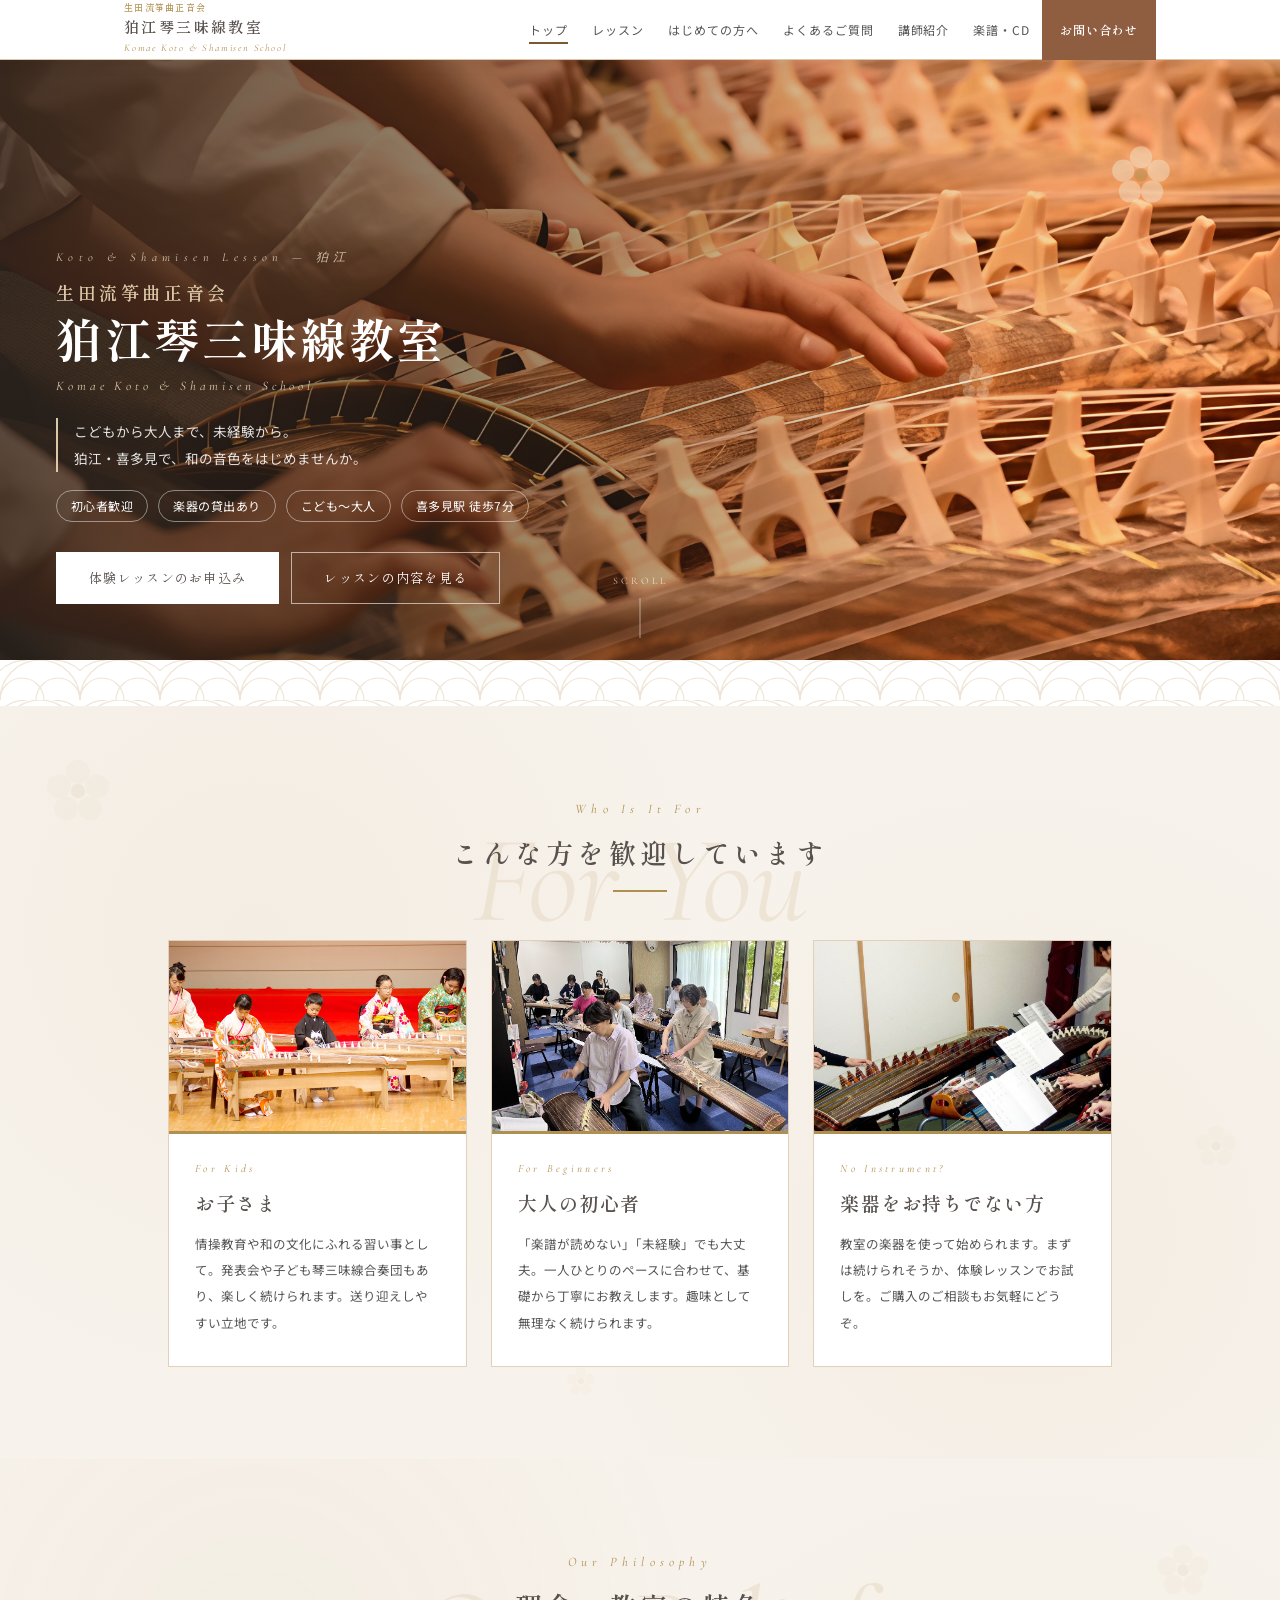
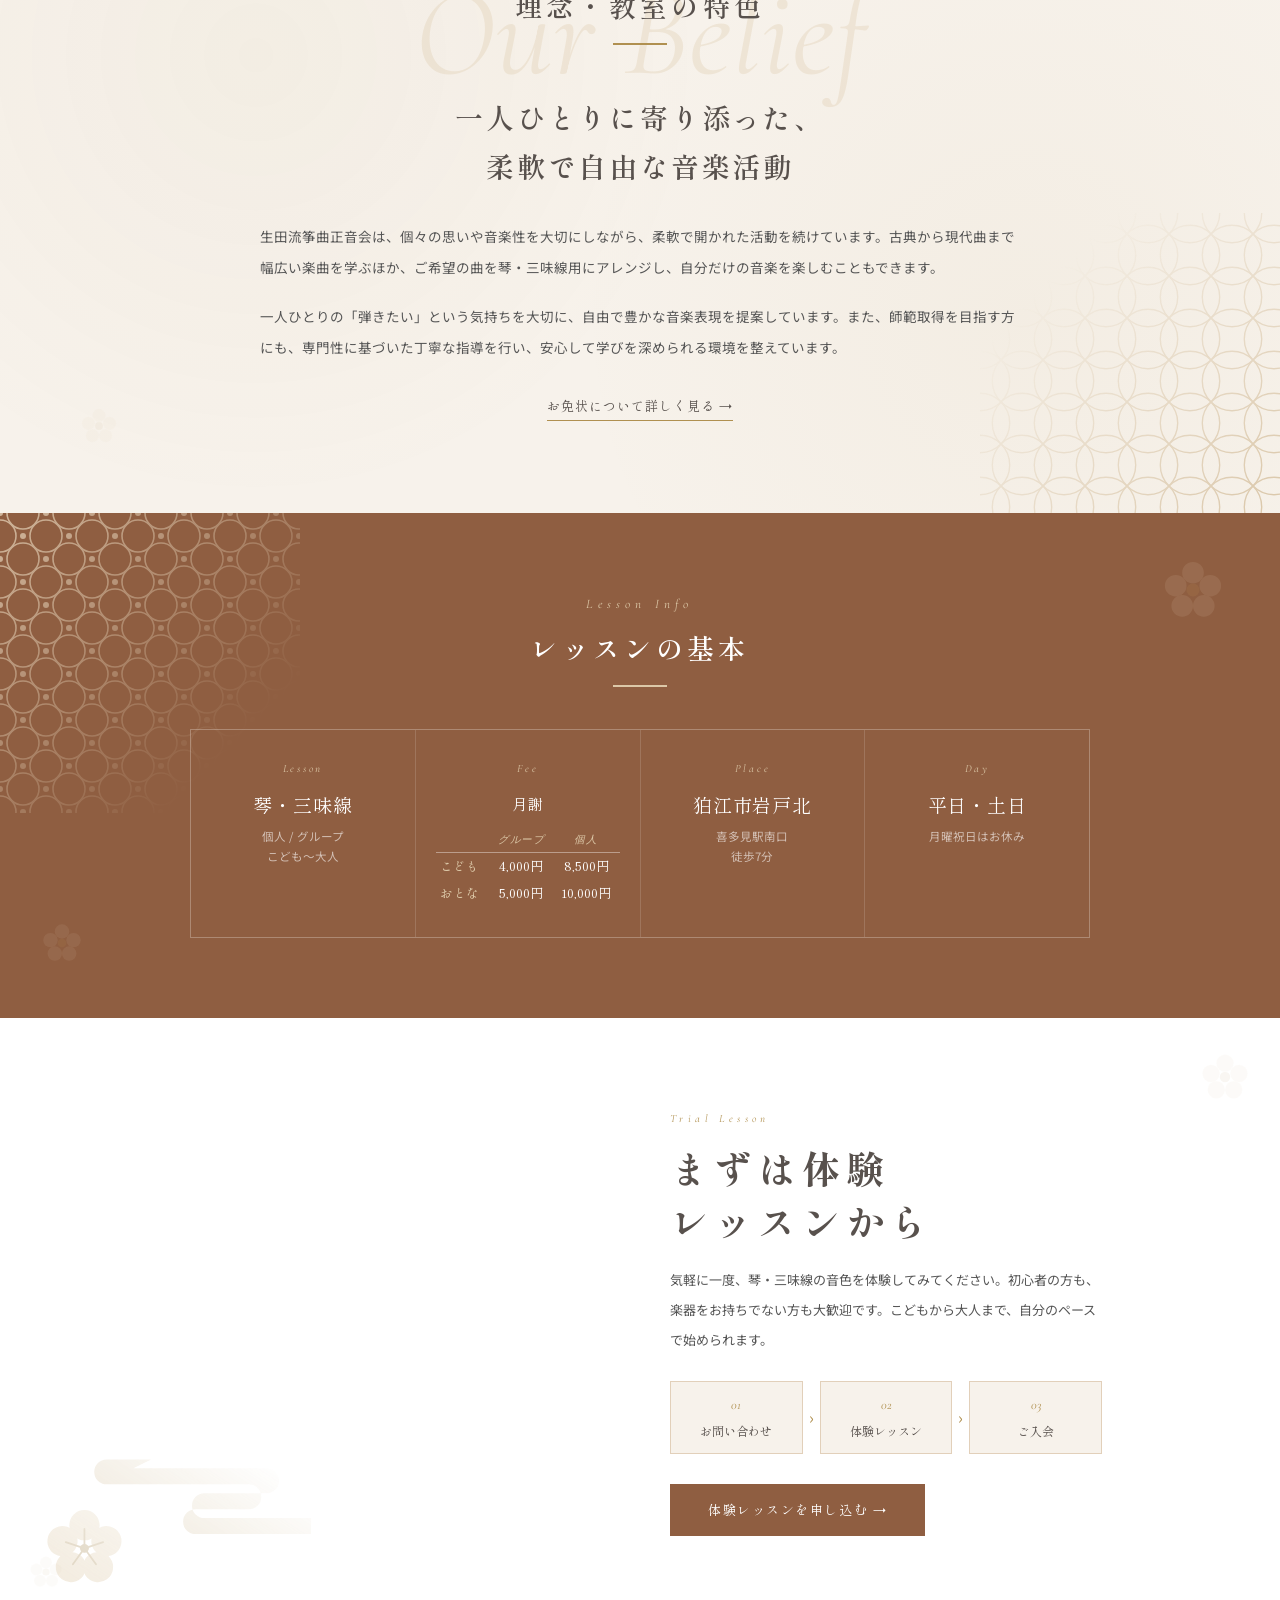
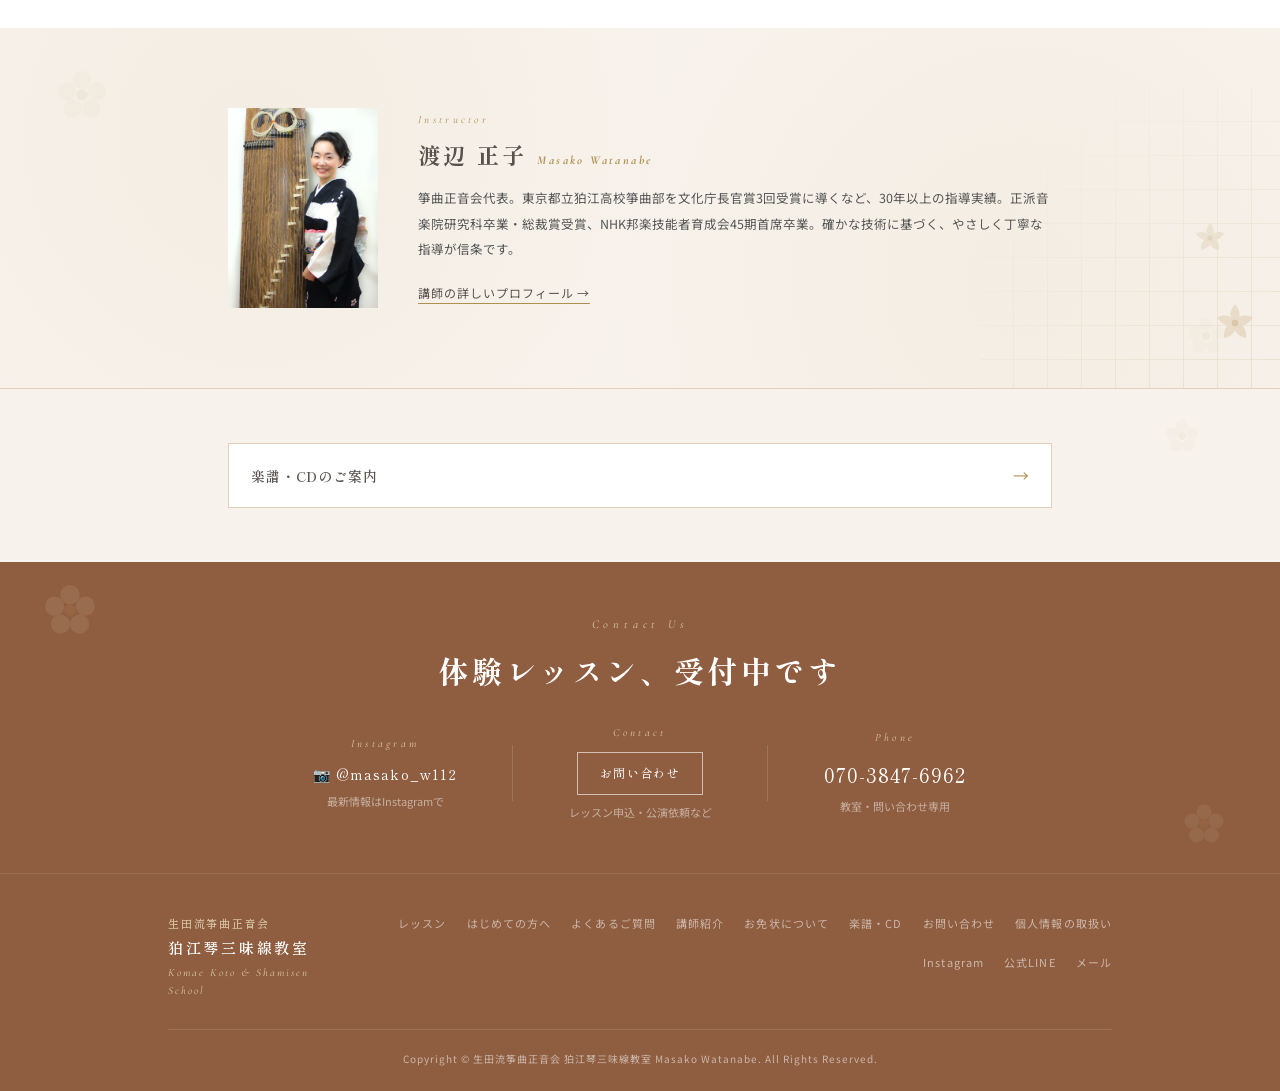
==== index.html @ 7339182c "柄の追加・ファビコン修正" ====
<!DOCTYPE html>
<html lang="ja">
<head>
<meta charset="UTF-8" />
<meta name="viewport" content="width=device-width, initial-scale=1.0" />
<title>生田流筝曲正音会 狛江琴三味線教室 | こども・大人の初心者歓迎（渡辺正子）</title>
<meta name="description" content="東京都狛江市の琴・三味線教室。こどもから大人まで初心者歓迎、楽器の貸出あり。喜多見駅南口から徒歩7分。体験レッスン受付中。渡辺正子が丁寧に指導します。" />
<link rel="icon" type="image/png" sizes="32x32" href="images/favicon-32.png" />
<link rel="icon" href="images/favicon.ico" sizes="any" />
<link rel="apple-touch-icon" href="images/apple-touch-icon.png" />
<meta property="og:site_name" content="狛江琴三味線教室" />
<meta property="og:title" content="生田流筝曲正音会 狛江琴三味線教室 | こども・大人の初心者歓迎（渡辺正子）" />
<meta property="og:description" content="東京都狛江市の琴・三味線教室。こどもから大人まで初心者歓迎、楽器の貸出あり。喜多見駅南口から徒歩7分。体験レッスン受付中。" />
<meta property="og:url" content="https://komaekotoshamisen.github.io/" />
<meta property="og:type" content="website" />
<meta property="og:locale" content="ja_JP" />
<script type="application/ld+json">
{
  "@context": "https://schema.org",
  "@type": "WebSite",
  "name": "狛江琴三味線教室",
  "alternateName": "生田流筝曲正音会 狛江琴三味線教室",
  "url": "https://komaekotoshamisen.github.io/"
}
</script>
<script type="application/ld+json">
{
  "@context": "https://schema.org",
  "@type": "MusicSchool",
  "name": "狛江琴三味線教室",
  "alternateName": "生田流筝曲正音会 狛江琴三味線教室",
  "description": "東京都狛江市の琴・三味線教室。こどもから大人まで初心者歓迎、楽器の貸出あり。喜多見駅南口から徒歩7分。",
  "url": "https://komaekotoshamisen.github.io/",
  "telephone": "070-3847-6962",
  "email": "komaekotoshamisen@gmail.com",
  "address": {
    "@type": "PostalAddress",
    "addressLocality": "狛江市",
    "addressRegion": "東京都",
    "addressCountry": "JP"
  },
  "instructor": {
    "@type": "Person",
    "name": "渡辺正子"
  }
}
</script>
<link rel="preconnect" href="https://fonts.googleapis.com" />
<link rel="preconnect" href="https://fonts.gstatic.com" crossorigin />
<link href="https://fonts.googleapis.com/css2?family=Shippori+Mincho:wght@400;600;700&family=Noto+Sans+JP:wght@300;400;500;700&family=Cormorant+Garamond:ital,wght@0,300;1,300;1,400&display=swap" rel="stylesheet" />
<link rel="stylesheet" href="style.css" />
<style>
*, *::before, *::after { box-sizing: border-box; margin: 0; padding: 0; }
:root {
  --green-dark:#58514d; --brown-bg:#8f5e41; --green:#7a5830; --green-mid:#b09050;
  --green-lt:#dcc8a8; --green-bg:#f0e8dc; --green-pale:#f7f2eb;
  --white:#ffffff; --ink:#2a2a2a; --ink-mid:#555555; --ink-lt:#888888;
  --border:#e2d0ba; --nav-h:60px;
}
html { scroll-behavior: smooth; }
body { font-family:'Noto Sans JP',sans-serif; background:var(--white); color:var(--ink); overflow-x:hidden; line-height:1.7; }

/* ── 背景テクスチャ：和紙＋青海波（CSS/SVGのみ） ── */
.washi { position:relative; background-color:var(--green-pale);
  background-image:
    radial-gradient(circle at 20% 30%, rgba(176,144,80,0.05) 0%, transparent 40%),
    radial-gradient(circle at 80% 70%, rgba(176,144,80,0.05) 0%, transparent 40%); }
.seigaiha-band { height:46px; opacity:.9;
  background-image:url("data:image/svg+xml,%3Csvg xmlns='http://www.w3.org/2000/svg' width='80' height='40' viewBox='0 0 80 40'%3E%3Cg fill='none' stroke='%23dcc8a8' stroke-width='1.1' opacity='0.55'%3E%3Cpath d='M0 40c0-22 18-40 40-40s40 18 40 40'/%3E%3Cpath d='M-13 40C-13 18 5 0 27 0'/%3E%3Cpath d='M53 0c22 0 40 18 40 40'/%3E%3Cpath d='M0 40c0-12 10-22 22-22s22 10 22 22'/%3E%3Cpath d='M36 40c0-12 10-22 22-22s22 10 22 22'/%3E%3C/g%3E%3C/svg%3E");
  background-size:80px 40px; }

/* ── NAV（スタイルは全ページ共通の style.css に統一） ── */

/* ── HERO ── */
.hero { margin-top:var(--nav-h); position:relative; height:calc(100vh - var(--nav-h)); max-height:600px;
  overflow:hidden; display:flex; align-items:flex-end; background:var(--brown-bg); }
.hero-bg { position:absolute; inset:0; }
.hero-slide { position:absolute; inset:0; background-size:cover; background-position:center 38%;
  opacity:1; animation:kenburns 18s ease-in-out infinite alternate; }
.hero-slide.s1 { background-image:url('images/top_hero.jpg'); }
@keyframes kenburns {
  0%   { transform:scale(1.04); }
  100% { transform:scale(1.12); }
}
.hero-bg::after { content:''; position:absolute; inset:0;
  background:linear-gradient(to right, rgba(46,38,32,0.80) 0%, rgba(46,38,32,0.46) 42%, rgba(46,38,32,0.08) 72%, transparent 100%); }
.hero-content { position:relative; z-index:2; padding:0 56px 56px; max-width:600px; }
.hero-label,.hero-name,.hero-name-en,.hero-tagline,.hero-points,.hero-btns { opacity:0; transform:translateY(26px);
  animation:heroUp 1s cubic-bezier(0.16,1,0.3,1) both; }
.hero-label{animation-delay:.25s;} .hero-name{animation-delay:.42s;} .hero-name-en{animation-delay:.56s;}
.hero-tagline{animation-delay:.70s;} .hero-points{animation-delay:.82s;} .hero-btns{animation-delay:.94s;}
@keyframes heroUp { to{opacity:1; transform:none;} }
.hero-label { font-family:'Cormorant Garamond',serif; font-size:12px; font-style:italic; letter-spacing:.45em; color:rgba(240,225,200,0.85); display:block; margin-bottom:14px; }
.hero-name { font-family:'Shippori Mincho',serif; font-size:clamp(24px,5.4vw,46px); font-weight:700; letter-spacing:.06em; color:var(--white); line-height:1.25; margin-bottom:8px; white-space:nowrap; }
.hero-school { display:block; font-size:clamp(13px,2.4vw,18px); font-weight:600; letter-spacing:.2em; color:var(--green-lt); white-space:nowrap; margin-bottom:6px; }
.hero-name-en { font-family:'Cormorant Garamond',serif; font-size:13px; font-style:italic; letter-spacing:.3em; color:var(--green-lt); display:block; margin-bottom:20px; }
.hero-tagline { font-size:13.5px; line-height:2; color:rgba(255,255,255,0.88); margin-bottom:18px; border-left:2px solid var(--green-lt); padding-left:16px; }
.hero-points { display:flex; gap:10px; flex-wrap:wrap; margin-bottom:30px; }
.hero-points span { font-size:12px; letter-spacing:.04em; color:#fff; border:1px solid rgba(255,255,255,0.45); border-radius:20px; padding:5px 14px; }
.hero-btns { display:flex; gap:12px; flex-wrap:wrap; }
.hero-btn-primary { padding:14px 32px; background:var(--white); color:var(--green-dark); font-family:'Shippori Mincho',serif; font-size:13px; letter-spacing:.1em; text-decoration:none; border:1px solid var(--white); transition:all .25s; }
.hero-btn-primary:hover { background:var(--green-lt); transform:translateY(-2px); }
.hero-btn-secondary { padding:14px 32px; background:transparent; color:var(--white); font-family:'Shippori Mincho',serif; font-size:13px; letter-spacing:.1em; text-decoration:none; border:1px solid rgba(255,255,255,0.6); transition:all .25s; }
.hero-btn-secondary:hover { background:rgba(255,255,255,0.12); border-color:var(--white); transform:translateY(-2px); }
.hero-scroll { position:absolute; bottom:22px; left:50%; z-index:2; transform:translateX(-50%); display:flex; flex-direction:column; align-items:center; gap:8px; color:rgba(255,255,255,0.7); }
.hero-scroll span { font-family:'Cormorant Garamond',serif; font-size:10px; letter-spacing:.3em; }
.hero-scroll i { width:1px; height:40px; background:rgba(255,255,255,0.5); position:relative; overflow:hidden; }
.hero-scroll i::after { content:''; position:absolute; top:-40px; left:0; width:1px; height:40px; background:var(--white); animation:scrollLine 2s ease-in-out infinite; }
@keyframes scrollLine { 0%{top:-40px;} 60%,100%{top:40px;} }
.bloom { position:absolute; z-index:1; pointer-events:none; opacity:.5; animation:floaty 9s ease-in-out infinite; }
.bloom.b1 { top:13%; right:8%; width:74px; }
.bloom.b2 { top:50%; right:22%; width:44px; opacity:.3; animation-delay:1.5s; }
@keyframes floaty { 0%,100%{transform:translateY(0) rotate(0);} 50%{transform:translateY(-16px) rotate(8deg);} }
/* ── ページ全体散りばめ花 ── */
.sb { position:absolute; pointer-events:none; z-index:0; animation:floaty 9s ease-in-out infinite; }
@keyframes floaty2 { 0%,100%{transform:translateY(0) rotate(-4deg);} 50%{transform:translateY(-18px) rotate(7deg);} }
@keyframes floaty3 { 0%,100%{transform:translateY(0) rotate(3deg);} 50%{transform:translateY(-11px) rotate(-8deg);} }

/* ── セクション共通 ── */
.container { max-width:1000px; margin:0 auto; padding:0 28px; }
.sec-head { text-align:center; margin-bottom:48px; position:relative; }
.sec-en { font-family:'Cormorant Garamond',serif; font-size:13px; font-style:italic; letter-spacing:.4em; color:var(--green-mid); display:block; margin-bottom:10px; }
.sec-jp { font-family:'Shippori Mincho',serif; font-size:clamp(20px,2.6vw,27px); font-weight:600; letter-spacing:.16em; color:var(--green-dark); display:inline-block; position:relative; padding-bottom:16px; }
.sec-jp::after { content:''; position:absolute; left:50%; bottom:0; width:54px; height:2px; background:var(--green-mid); transform:translateX(-50%) scaleX(0); transform-origin:center; transition:transform .7s cubic-bezier(0.16,1,0.3,1) .15s; }
.sec-head.is-visible .sec-jp::after { transform:translateX(-50%) scaleX(1); }
.ghost-word { position:absolute; top:-22px; left:50%; transform:translateX(-50%); font-family:'Cormorant Garamond',serif; font-style:italic; font-size:clamp(60px,11vw,124px); color:var(--green-lt); opacity:.3; white-space:nowrap; pointer-events:none; z-index:0; }

/* ── スクロールリベール ── */
[data-anim] { opacity:0; transform:translateY(34px); transition:opacity .8s cubic-bezier(0.16,1,0.3,1), transform .8s cubic-bezier(0.16,1,0.3,1); }
[data-anim="left"]{transform:translateX(-34px);} [data-anim="right"]{transform:translateX(34px);} [data-anim="fade"]{transform:none;}
[data-anim].is-visible { opacity:1; transform:none; }
[data-delay="1"]{transition-delay:.12s;} [data-delay="2"]{transition-delay:.24s;} [data-delay="3"]{transition-delay:.36s;} [data-delay="4"]{transition-delay:.48s;}
.reveal-mask { position:relative; overflow:hidden; }
.reveal-mask > img { width:100%; height:100%; object-fit:cover; display:block; transform:scale(1.12); transition:transform 1.1s cubic-bezier(0.16,1,0.3,1); }
.reveal-mask::after { content:''; position:absolute; inset:0; background:var(--green-bg); transform-origin:bottom; transition:transform 1s cubic-bezier(0.76,0,0.24,1); }
.reveal-mask.is-visible::after { transform:scaleY(0); }
.reveal-mask.is-visible > img { transform:scale(1); }

/* ── 「こんな方へ」カード（主役・3ターゲット） ── */
.audience { padding:92px 0; position:relative; overflow:hidden; }
.aud-grid { display:grid; grid-template-columns:repeat(3,1fr); gap:24px; position:relative; z-index:1; }
.aud-card { background:var(--white); border:1px solid var(--border); display:flex; flex-direction:column; transition:transform .35s cubic-bezier(0.16,1,0.3,1), box-shadow .35s; }
.aud-card:hover { transform:translateY(-8px); box-shadow:0 18px 40px rgba(46,38,32,0.14); }
.aud-imgwrap { width:100%; height:190px; overflow:hidden; }
.aud-imgwrap img { transition:transform .6s cubic-bezier(0.16,1,0.3,1)!important; }
.aud-card:hover .aud-imgwrap img { transform:scale(1.07); }
.aud-body { padding:26px 26px 30px; flex:1; display:flex; flex-direction:column; border-top:3px solid var(--green-mid); }
.aud-en { font-family:'Cormorant Garamond',serif; font-size:11px; font-style:italic; letter-spacing:.3em; color:var(--green-mid); display:block; margin-bottom:8px; }
.aud-title { font-family:'Shippori Mincho',serif; font-size:19px; font-weight:600; letter-spacing:.08em; color:var(--green-dark); margin-bottom:12px; }
.aud-text { font-size:12.5px; line-height:2.1; color:var(--ink-mid); flex:1; }

/* ── 理念・教室の特色 ── */
.philosophy { padding:92px 0; position:relative; overflow:hidden; }
.phil-inner { max-width:760px; margin:0 auto; text-align:center; }
.phil-lead { font-family:'Shippori Mincho',serif; font-size:clamp(20px,3vw,28px); font-weight:600; letter-spacing:.1em; color:var(--green-dark); line-height:1.75; margin-bottom:30px; }
.phil-text { font-size:13.5px; line-height:2.3; color:var(--ink-mid); margin-bottom:18px; text-align:left; }
.phil-link { display:inline-block; margin-top:14px; font-family:'Shippori Mincho',serif; font-size:13px; letter-spacing:.08em; color:var(--green-dark); text-decoration:none; border-bottom:1px solid var(--green-mid); padding-bottom:3px; transition:all .25s; }
.phil-link:hover { color:var(--green); border-color:var(--green); }

/* ── レッスンの核心情報 ── */
.facts { background:var(--brown-bg); padding:80px 0; color:#fff; position:relative; overflow:hidden; }
.facts-head { text-align:center; margin-bottom:42px; }
.facts-head .sec-en { color:var(--green-lt); }
.facts-head .sec-jp { color:#fff; }
.facts-head .sec-jp::after { background:var(--green-lt); }
.facts-grid { display:grid; grid-template-columns:repeat(4,1fr); gap:1px; background:rgba(255,255,255,0.14); border:1px solid rgba(255,255,255,0.14); max-width:900px; margin:0 auto; }
.fact { background:var(--brown-bg); padding:30px 20px; text-align:center; }
.fact-en { font-family:'Cormorant Garamond',serif; font-size:11px; font-style:italic; letter-spacing:.25em; color:var(--green-lt); display:block; margin-bottom:12px; }
.fact-main { font-family:'Shippori Mincho',serif; font-size:19px; letter-spacing:.04em; color:#fff; line-height:1.5; }
.fact-sub { font-size:11.5px; color:rgba(255,255,255,0.6); margin-top:8px; line-height:1.7; }
.fact-fee-title { font-family:'Shippori Mincho',serif; font-size:15px; letter-spacing:.04em; color:#fff; margin-bottom:12px; }
.fee-mini { width:100%; max-width:200px; margin:0 auto; border-collapse:collapse; }
.fee-mini th, .fee-mini td { padding:5px 4px; text-align:center; line-height:1.3; }
.fee-mini thead th { font-family:'Cormorant Garamond',serif; font-weight:400; font-size:10.5px; font-style:italic; letter-spacing:.06em; color:var(--green-lt); border-bottom:1px solid rgba(255,255,255,0.22); }
.fee-mini tbody th { font-family:'Shippori Mincho',serif; font-weight:500; font-size:12.5px; color:var(--green-lt); text-align:left; }
.fee-mini tbody td { font-family:'Shippori Mincho',serif; font-size:13px; color:#fff; }

/* ── 体験レッスンの流れ ── */
.trial { padding:92px 0; background:var(--white); position:relative; overflow:hidden; }
.trial-inner { max-width:980px; margin:0 auto; padding:0 28px; display:grid; grid-template-columns:1fr 1fr; gap:60px; align-items:center; }
.trial-img-wrap { aspect-ratio:4/3; }
.trial-ss { position:relative; width:100%; height:100%; aspect-ratio:4/3; overflow:hidden; }
.trial-ss .ts { position:absolute; inset:0; background-size:cover; background-position:center; opacity:0; animation:tfade 20s ease-in-out infinite; }
.trial-ss .ts1 { background-image:url('images/top_trial01.jpg'); animation-delay:0s; }
.trial-ss .ts2 { background-image:url('images/top_trial02.jpg'); animation-delay:5s; }
.trial-ss .ts3 { background-image:url('images/top_trial03.jpg'); animation-delay:10s; }
.trial-ss .ts4 { background-image:url('images/top_trial04.jpg'); animation-delay:15s; }
@keyframes tfade { 0%{opacity:0;} 3%{opacity:1;} 22%{opacity:1;} 25%{opacity:0;} 100%{opacity:0;} }
@media (prefers-reduced-motion: reduce){ .trial-ss .ts{animation:none;} .trial-ss .ts1{opacity:1;} }
.trial-en { font-family:'Cormorant Garamond',serif; font-size:11px; font-style:italic; letter-spacing:.4em; color:var(--green-mid); display:block; margin-bottom:12px; }
.trial-title { font-family:'Shippori Mincho',serif; font-size:clamp(26px,3.2vw,38px); font-weight:700; letter-spacing:.16em; color:var(--green-dark); line-height:1.4; margin-bottom:18px; }
.trial-lead { font-size:13px; line-height:2.3; color:var(--ink-mid); margin-bottom:26px; }
.trial-steps { display:flex; align-items:center; gap:6px; margin-bottom:30px; }
.trial-step { text-align:center; background:var(--green-pale); border:1px solid var(--border); padding:12px 12px; flex:1; }
.step-num { font-family:'Cormorant Garamond',serif; font-size:13px; font-style:italic; color:var(--green-mid); display:block; margin-bottom:5px; }
.step-txt { font-family:'Shippori Mincho',serif; font-size:12px; color:var(--green-dark); display:block; white-space:nowrap; }
.step-arrow { color:var(--green-mid); flex-shrink:0; }
.trial-btn { display:inline-flex; align-items:center; gap:8px; padding:15px 38px; background:var(--brown-bg); color:#fff; font-family:'Shippori Mincho',serif; font-size:13px; letter-spacing:.12em; text-decoration:none; transition:all .25s; }
.trial-btn:hover { background:var(--green); transform:translateY(-2px); }

/* ── 講師（信頼の裏付け・脇役） ── */
.teacher { padding:80px 0; position:relative; overflow:hidden; }
.teacher-inner { max-width:880px; margin:0 auto; padding:0 28px; display:grid; grid-template-columns:150px 1fr; gap:40px; align-items:center; }
.teacher-img { width:150px; aspect-ratio:3/4; }
.teacher-en { font-family:'Cormorant Garamond',serif; font-size:11px; font-style:italic; letter-spacing:.3em; color:var(--green-mid); display:block; margin-bottom:6px; }
.teacher-name { font-family:'Shippori Mincho',serif; font-size:22px; font-weight:700; letter-spacing:.14em; color:var(--green-dark); margin-bottom:12px; }
.teacher-name small { font-family:'Cormorant Garamond',serif; font-size:12px; font-style:italic; letter-spacing:.2em; color:var(--green-mid); margin-left:10px; }
.teacher-text { font-size:12.5px; line-height:2.05; color:var(--ink-mid); margin-bottom:16px; }
.teacher-link { font-size:12px; letter-spacing:.08em; color:var(--green-dark); text-decoration:none; border-bottom:1px solid var(--green-mid); padding-bottom:2px; }

/* ── オプション（演奏活動・楽譜CD：控えめ） ── */
.optional { background:var(--green-pale); padding:54px 0; border-top:1px solid var(--border); position:relative; overflow:hidden; }
.opt-inner { max-width:880px; margin:0 auto; padding:0 28px; }
.opt-label { text-align:center; font-size:11px; letter-spacing:.2em; color:var(--ink-lt); margin-bottom:20px; }
.opt-links { display:flex; gap:16px; justify-content:center; flex-wrap:wrap; }
.opt-link { flex:1; min-width:220px; background:#fff; border:1px solid var(--border); padding:18px 22px; text-decoration:none; display:flex; align-items:center; justify-content:space-between; transition:all .25s; }
.opt-link:hover { border-color:var(--green-mid); transform:translateY(-2px); }
.opt-link b { font-family:'Shippori Mincho',serif; font-size:14px; color:var(--green-dark); font-weight:600; letter-spacing:.06em; }
.opt-link em { font-size:11px; color:var(--ink-lt); display:block; margin-top:3px; font-style:normal; }
.opt-link i { color:var(--green-mid); font-style:normal; }

/* ── 英字マーキー ── */

/* ── 統一CTA ── */
.cta { background:var(--green); padding:62px 0; text-align:center; }
.cta-en { font-family:'Cormorant Garamond',serif; font-style:italic; letter-spacing:.4em; color:var(--green-lt); font-size:12px; display:block; margin-bottom:10px; }
.cta-title { font-family:'Shippori Mincho',serif; font-size:clamp(22px,3vw,30px); font-weight:700; letter-spacing:.12em; color:#fff; margin-bottom:24px; }
.cta-btns { display:flex; gap:14px; justify-content:center; flex-wrap:wrap; align-items:center; }
.cta-btn { padding:14px 34px; background:#fff; color:var(--green-dark); font-family:'Shippori Mincho',serif; font-size:13px; letter-spacing:.1em; text-decoration:none; transition:all .25s; }
.cta-btn:hover { background:var(--green-lt); transform:translateY(-2px); }
.cta-tel { color:#fff; font-family:'Shippori Mincho',serif; font-size:20px; letter-spacing:.05em; }
.cta-tel small { display:block; font-size:11px; letter-spacing:.1em; color:var(--green-lt); margin-top:2px; }

/* ── FOOTER（スタイルは全ページ共通の style.css に統一） ── */

@media (prefers-reduced-motion: reduce) {
  *, *::before, *::after { animation:none !important; transition:none !important; }
  [data-anim]{opacity:1; transform:none;} .reveal-mask::after{display:none;} .reveal-mask > img{transform:none;}

}
@media (max-width:768px) {
  .nav-links { display:none; }
  .nav-links.open { display:flex; flex-direction:column; position:fixed; top:var(--nav-h); left:0; right:0;
    background:var(--white); padding:8px 0; border-bottom:1px solid var(--border); z-index:99; box-shadow:0 4px 12px rgba(0,0,0,.08); }
  .nav-links.open li a { height:auto; line-height:1; padding:14px 24px; border-bottom:1px solid var(--green-pale); }
  .nav-hamburger { display:flex; }
  .hero-content { padding:0 24px 36px; }
  .hero-name { font-size:clamp(24px,7vw,34px); }
  .aud-grid { grid-template-columns:1fr; }
  .facts-grid { grid-template-columns:1fr 1fr; }
  .trial-inner { grid-template-columns:1fr; gap:32px; }
  .teacher-inner { grid-template-columns:1fr; gap:22px; text-align:center; }
  .teacher-img { width:130px; margin:0 auto; }
  .opt-links { flex-direction:column; }
  .footer-inner { flex-direction:column; gap:16px; }
  .footer-nav { justify-content:flex-start; }
  .ghost-word { font-size:60px; }
}
/* ── 和柄コーナー装飾（スクロールでふわっと表示・控えめ） ── */
.wagara-deco { position:absolute; z-index:0; pointer-events:none; }
.wagara-deco svg { display:block; width:100%; height:auto; }
@media (max-width:768px){ .wagara-deco { display:none; } }
</style>
</head>
<body>

<!-- ── NAV ── -->
<nav class="global-nav" id="nav">
  <div class="nav-inner">
    <a href="index.html" class="nav-logo">
      <span class="nav-logo-school">生田流筝曲正音会</span>
      <span class="nav-logo-jp">狛江琴三味線教室</span>
      <span class="nav-logo-en">Komae Koto &amp; Shamisen School</span>
    </a>
    <div class="nav-right">
      <ul class="nav-links" id="navLinks">
        <li><a href="index.html" class="active">トップ</a></li>
        <li><a href="lesson/index.html">レッスン</a></li>
        <li><a href="hajimete/index.html">はじめての方へ</a></li>
        <li><a href="faq/index.html">よくあるご質問</a></li>
        <li><a href="profile/index.html">講師紹介</a></li>
        <li><a href="cd/index.html">楽譜・CD</a></li>
        <li><a href="contact/index.html" class="nav-cta">お問い合わせ</a></li>
      </ul>
      <button class="nav-hamburger" id="hamburger" onclick="toggleMenu()" aria-label="メニュー">
        <span></span><span></span><span></span>
      </button>
    </div>
  </div>
</nav>

<!-- ── HERO ── -->
<section class="hero">
  <div class="hero-bg">
    <div class="hero-slide s1"></div>
  </div>
  <svg class="bloom b1" viewBox="0 0 100 100"><g fill="#f0e1c8"><circle cx="50" cy="26" r="15"/><circle cx="74" cy="44" r="15"/><circle cx="65" cy="72" r="15"/><circle cx="35" cy="72" r="15"/><circle cx="26" cy="44" r="15"/><circle cx="50" cy="50" r="9" fill="#b09050"/></g></svg>
  <svg class="bloom b2" viewBox="0 0 100 100"><g fill="#f0e1c8"><circle cx="50" cy="26" r="15"/><circle cx="74" cy="44" r="15"/><circle cx="65" cy="72" r="15"/><circle cx="35" cy="72" r="15"/><circle cx="26" cy="44" r="15"/><circle cx="50" cy="50" r="9" fill="#b09050"/></g></svg>
  <div class="hero-content">
    <span class="hero-label">Koto &amp; Shamisen Lesson — 狛江</span>
    <h1 class="hero-name"><span class="hero-school">生田流筝曲正音会</span>狛江琴三味線教室</h1>
    <span class="hero-name-en">Komae Koto &amp; Shamisen School</span>
    <p class="hero-tagline">こどもから大人まで、未経験から。<br>狛江・喜多見で、和の音色をはじめませんか。</p>
    <div class="hero-points"><span>初心者歓迎</span><span>楽器の貸出あり</span><span>こども〜大人</span><span>喜多見駅 徒歩7分</span></div>
    <div class="hero-btns">
      <a href="contact/index.html" class="hero-btn-primary">体験レッスンのお申込み</a>
      <a href="lesson/index.html" class="hero-btn-secondary">レッスンの内容を見る</a>
    </div>
  </div>
  <div class="hero-scroll"><span>SCROLL</span><i></i></div>
</section>

<div class="seigaiha-band"></div>

<!-- ── こんな方を歓迎しています ── -->
<section class="audience washi">
  <svg class="sb" style="top:6%;left:3%;width:80px;opacity:.09;animation-duration:11s;" viewBox="0 0 100 100" aria-hidden="true"><g fill="#dcc8a8"><circle cx="50" cy="26" r="15"/><circle cx="74" cy="44" r="15"/><circle cx="65" cy="72" r="15"/><circle cx="35" cy="72" r="15"/><circle cx="26" cy="44" r="15"/><circle cx="50" cy="50" r="9" fill="#b09050"/></g></svg>
  <svg class="sb" style="top:55%;right:3%;width:52px;opacity:.07;animation-name:floaty2;animation-duration:13s;animation-delay:2.2s;" viewBox="0 0 100 100" aria-hidden="true"><g fill="#dcc8a8"><circle cx="50" cy="26" r="15"/><circle cx="74" cy="44" r="15"/><circle cx="65" cy="72" r="15"/><circle cx="35" cy="72" r="15"/><circle cx="26" cy="44" r="15"/><circle cx="50" cy="50" r="9" fill="#b09050"/></g></svg>
  <svg class="sb" style="bottom:8%;left:44%;width:36px;opacity:.06;animation-name:floaty3;animation-duration:10s;animation-delay:4s;" viewBox="0 0 100 100" aria-hidden="true"><g fill="#dcc8a8"><circle cx="50" cy="26" r="15"/><circle cx="74" cy="44" r="15"/><circle cx="65" cy="72" r="15"/><circle cx="35" cy="72" r="15"/><circle cx="26" cy="44" r="15"/><circle cx="50" cy="50" r="9" fill="#b09050"/></g></svg>
  <div class="container">
    <div class="sec-head" data-anim="fade">
      <span class="ghost-word">For You</span>
      <span class="sec-en">Who Is It For</span>
      <h2 class="sec-jp">こんな方を歓迎しています</h2>
    </div>
    <div class="aud-grid">
      <div class="aud-card" data-anim data-delay="1">
        <div class="aud-imgwrap reveal-mask"><img src="images/top_welcome_kids.jpg" alt="こども箏合奏団のステージ" /></div>
        <div class="aud-body">
          <span class="aud-en">For Kids</span>
          <div class="aud-title">お子さま</div>
          <p class="aud-text">情操教育や和の文化にふれる習い事として。発表会や子ども琴三味線合奏団もあり、楽しく続けられます。送り迎えしやすい立地です。</p>
        </div>
      </div>
      <div class="aud-card" data-anim data-delay="2">
        <div class="aud-imgwrap reveal-mask"><img src="images/top_welcome_adult.jpg" alt="和室での演奏会の様子" style="object-position:center 82%;" /></div>
        <div class="aud-body">
          <span class="aud-en">For Beginners</span>
          <div class="aud-title">大人の初心者</div>
          <p class="aud-text">「楽譜が読めない」「未経験」でも大丈夫。一人ひとりのペースに合わせて、基礎から丁寧にお教えします。趣味として無理なく続けられます。</p>
        </div>
      </div>
      <div class="aud-card" data-anim data-delay="3">
        <div class="aud-imgwrap reveal-mask"><img src="images/top_welcome_noinstrument.jpg" alt="個人レッスンの様子" /></div>
        <div class="aud-body">
          <span class="aud-en">No Instrument?</span>
          <div class="aud-title">楽器をお持ちでない方</div>
          <p class="aud-text">教室の楽器を使って始められます。まずは続けられそうか、体験レッスンでお試しを。ご購入のご相談もお気軽にどうぞ。</p>
        </div>
      </div>
    </div>
  </div>
</section>

<!-- ── 理念・教室の特色 ── -->
<section class="philosophy washi">
  <!-- 和柄装飾 No.19 七宝（右下・控えめ） -->
  <div class="wagara-deco" data-anim="fade" style="bottom:0; right:0; width:300px;">
    <svg viewBox="0 0 300 300" xmlns="http://www.w3.org/2000/svg" aria-hidden="true">
      <defs>
        <pattern id="wd-shippo" width="42" height="42" patternUnits="userSpaceOnUse">
          <g fill="none" stroke="#c9ad82" stroke-width="1.4">
            <circle cx="0" cy="0" r="29.7"/><circle cx="42" cy="0" r="29.7"/>
            <circle cx="0" cy="42" r="29.7"/><circle cx="42" cy="42" r="29.7"/>
          </g>
        </pattern>
        <linearGradient id="wd-fadeBR" x1="1" y1="1" x2="0" y2="0">
          <stop offset="0" stop-color="#fff" stop-opacity="1"/>
          <stop offset=".78" stop-color="#fff" stop-opacity="0"/>
        </linearGradient>
        <mask id="wd-mBR"><rect width="300" height="300" fill="url(#wd-fadeBR)"/></mask>
      </defs>
      <g mask="url(#wd-mBR)" opacity=".62"><rect width="300" height="300" fill="url(#wd-shippo)"/></g>
    </svg>
  </div>
  <svg class="sb" style="top:12%;right:5%;width:66px;opacity:.08;animation-name:floaty3;animation-duration:12s;animation-delay:1s;" viewBox="0 0 100 100" aria-hidden="true"><g fill="#dcc8a8"><circle cx="50" cy="26" r="15"/><circle cx="74" cy="44" r="15"/><circle cx="65" cy="72" r="15"/><circle cx="35" cy="72" r="15"/><circle cx="26" cy="44" r="15"/><circle cx="50" cy="50" r="9" fill="#b09050"/></g></svg>
  <svg class="sb" style="bottom:10%;left:6%;width:44px;opacity:.06;animation-name:floaty2;animation-duration:14s;animation-delay:3s;" viewBox="0 0 100 100" aria-hidden="true"><g fill="#dcc8a8"><circle cx="50" cy="26" r="15"/><circle cx="74" cy="44" r="15"/><circle cx="65" cy="72" r="15"/><circle cx="35" cy="72" r="15"/><circle cx="26" cy="44" r="15"/><circle cx="50" cy="50" r="9" fill="#b09050"/></g></svg>
  <div class="container">
    <div class="sec-head" data-anim="fade">
      <span class="ghost-word">Our Belief</span>
      <span class="sec-en">Our Philosophy</span>
      <h2 class="sec-jp">理念・教室の特色</h2>
    </div>
    <div class="phil-inner" data-anim>
      <p class="phil-lead">一人ひとりに寄り添った、<br>柔軟で自由な音楽活動</p>
      <p class="phil-text">生田流筝曲正音会は、個々の思いや音楽性を大切にしながら、柔軟で開かれた活動を続けています。古典から現代曲まで幅広い楽曲を学ぶほか、ご希望の曲を琴・三味線用にアレンジし、自分だけの音楽を楽しむこともできます。</p>
      <p class="phil-text">一人ひとりの「弾きたい」という気持ちを大切に、自由で豊かな音楽表現を提案しています。また、師範取得を目指す方にも、専門性に基づいた丁寧な指導を行い、安心して学びを深められる環境を整えています。</p>
      <a href="omenjo/index.html" class="phil-link">お免状について詳しく見る →</a>
    </div>
  </div>
</section>

<!-- ── レッスンの基本 ── -->
<section class="facts">
  <!-- 和柄装飾 No.18 花七宝（左上・クリーム／控えめ） -->
  <div class="wagara-deco" data-anim="fade" style="top:0; left:0; width:300px;">
    <svg viewBox="0 0 300 300" xmlns="http://www.w3.org/2000/svg" aria-hidden="true">
      <defs>
        <pattern id="wd-hana" width="46" height="46" patternUnits="userSpaceOnUse">
          <g fill="none" stroke="#efe0c6" stroke-width="1.6">
            <circle cx="23" cy="0" r="16"/><circle cx="23" cy="46" r="16"/>
            <circle cx="0" cy="23" r="16"/><circle cx="46" cy="23" r="16"/>
          </g>
          <g fill="#f0e1c8">
            <circle cx="23" cy="23" r="3"/><circle cx="0" cy="0" r="3"/>
            <circle cx="46" cy="0" r="3"/><circle cx="0" cy="46" r="3"/><circle cx="46" cy="46" r="3"/>
          </g>
        </pattern>
        <linearGradient id="wd-fadeTL" x1="0" y1="0" x2="1" y2="1">
          <stop offset="0" stop-color="#fff" stop-opacity="1"/>
          <stop offset=".78" stop-color="#fff" stop-opacity="0"/>
        </linearGradient>
        <mask id="wd-mTL"><rect width="300" height="300" fill="url(#wd-fadeTL)"/></mask>
      </defs>
      <g mask="url(#wd-mTL)" opacity=".68"><rect width="300" height="300" fill="url(#wd-hana)"/></g>
    </svg>
  </div>
  <svg class="sb" style="top:8%;right:4%;width:72px;opacity:.10;animation-duration:11s;animation-delay:0.5s;" viewBox="0 0 100 100" aria-hidden="true"><g fill="#f0e1c8"><circle cx="50" cy="26" r="15"/><circle cx="74" cy="44" r="15"/><circle cx="65" cy="72" r="15"/><circle cx="35" cy="72" r="15"/><circle cx="26" cy="44" r="15"/><circle cx="50" cy="50" r="9" fill="#d4a855"/></g></svg>
  <svg class="sb" style="bottom:10%;left:3%;width:48px;opacity:.08;animation-name:floaty3;animation-duration:13s;animation-delay:2.5s;" viewBox="0 0 100 100" aria-hidden="true"><g fill="#f0e1c8"><circle cx="50" cy="26" r="15"/><circle cx="74" cy="44" r="15"/><circle cx="65" cy="72" r="15"/><circle cx="35" cy="72" r="15"/><circle cx="26" cy="44" r="15"/><circle cx="50" cy="50" r="9" fill="#d4a855"/></g></svg>
  <div class="container">
    <div class="facts-head sec-head" data-anim="fade">
      <span class="sec-en">Lesson Info</span>
      <h2 class="sec-jp">レッスンの基本</h2>
    </div>
    <div class="facts-grid">
      <div class="fact" data-anim data-delay="1"><span class="fact-en">Lesson</span><div class="fact-main">琴・三味線</div><div class="fact-sub">個人 / グループ<br>こども〜大人</div></div>
      <div class="fact" data-anim data-delay="2"><span class="fact-en">Fee</span><div class="fact-fee-title">月謝</div><table class="fee-mini"><thead><tr><th></th><th>グループ</th><th>個人</th></tr></thead><tbody><tr><th>こども</th><td id="fee-kg">4,000円</td><td id="fee-ki">8,500円</td></tr><tr><th>おとな</th><td id="fee-ag">5,000円</td><td id="fee-ai">10,000円</td></tr></tbody></table></div>
      <div class="fact" data-anim data-delay="3"><span class="fact-en">Place</span><div class="fact-main">狛江市岩戸北</div><div class="fact-sub">喜多見駅南口<br>徒歩7分</div></div>
      <div class="fact" data-anim data-delay="4"><span class="fact-en">Day</span><div class="fact-main">平日・土日</div><div class="fact-sub">月曜祝日はお休み</div></div>
    </div>
  </div>
</section>

<!-- ── 体験レッスンの流れ ── -->
<section class="trial">
  <!-- 和柄装飾 No.03 霞雲＋梅（左下・控えめ） -->
  <div class="wagara-deco" data-anim="fade" style="bottom:0; left:0; width:320px;">
    <svg viewBox="0 0 360 240" xmlns="http://www.w3.org/2000/svg" aria-hidden="true">
      <defs>
        <linearGradient id="wd-fadeBL" x1="0" y1="1" x2="1" y2="0">
          <stop offset="0" stop-color="#fff" stop-opacity="1"/>
          <stop offset=".82" stop-color="#fff" stop-opacity="0"/>
        </linearGradient>
        <mask id="wd-mBL"><rect width="360" height="240" fill="url(#wd-fadeBL)"/></mask>
      </defs>
      <g mask="url(#wd-mBL)" opacity=".55">
        <path d="M150 60 h150 a14 14 0 0 1 0 28 h-70 a14 14 0 0 0 0 28 h120 v18 h-130 a14 14 0 0 1 0 -28 h60 a14 14 0 0 0 0 -28 h-160 a14 14 0 0 1 0 -28 h50 z" fill="#cbb489"/>
        <g transform="translate(95,150)">
          <g fill="#e2d1b4">
            <g transform="rotate(0)"><circle cx="0" cy="-26" r="17"/></g>
            <g transform="rotate(72)"><circle cx="0" cy="-26" r="17"/></g>
            <g transform="rotate(144)"><circle cx="0" cy="-26" r="17"/></g>
            <g transform="rotate(216)"><circle cx="0" cy="-26" r="17"/></g>
            <g transform="rotate(288)"><circle cx="0" cy="-26" r="17"/></g>
          </g>
          <g stroke="#b39a6a" stroke-width="2" stroke-linecap="round">
            <line x1="0" y1="0" x2="0" y2="-22"/><line x1="0" y1="0" x2="21" y2="-7"/>
            <line x1="0" y1="0" x2="13" y2="18"/><line x1="0" y1="0" x2="-13" y2="18"/>
            <line x1="0" y1="0" x2="-21" y2="-7"/>
          </g>
          <circle r="5" fill="#b39a6a"/>
        </g>
      </g>
    </svg>
  </div>
  <svg class="sb" style="top:5%;right:2%;width:58px;opacity:.07;animation-name:floaty2;animation-duration:12s;animation-delay:1.8s;" viewBox="0 0 100 100" aria-hidden="true"><g fill="#dcc8a8"><circle cx="50" cy="26" r="15"/><circle cx="74" cy="44" r="15"/><circle cx="65" cy="72" r="15"/><circle cx="35" cy="72" r="15"/><circle cx="26" cy="44" r="15"/><circle cx="50" cy="50" r="9" fill="#b09050"/></g></svg>
  <svg class="sb" style="bottom:6%;left:2%;width:40px;opacity:.06;animation-name:floaty3;animation-duration:10s;animation-delay:3.5s;" viewBox="0 0 100 100" aria-hidden="true"><g fill="#dcc8a8"><circle cx="50" cy="26" r="15"/><circle cx="74" cy="44" r="15"/><circle cx="65" cy="72" r="15"/><circle cx="35" cy="72" r="15"/><circle cx="26" cy="44" r="15"/><circle cx="50" cy="50" r="9" fill="#b09050"/></g></svg>
  <div class="trial-inner">
    <div class="trial-img-wrap reveal-mask" data-anim="left" role="img" aria-label="体験レッスンの様子">
      <div class="trial-ss">
        <div class="ts ts1"></div>
        <div class="ts ts2"></div>
        <div class="ts ts3"></div>
        <div class="ts ts4"></div>
      </div>
    </div>
    <div data-anim data-delay="1">
      <span class="trial-en">Trial Lesson</span>
      <h2 class="trial-title">まずは体験<br>レッスンから</h2>
      <p class="trial-lead">気軽に一度、琴・三味線の音色を体験してみてください。初心者の方も、楽器をお持ちでない方も大歓迎です。こどもから大人まで、自分のペースで始められます。</p>
      <div class="trial-steps">
        <div class="trial-step"><span class="step-num">01</span><span class="step-txt">お問い合わせ</span></div>
        <span class="step-arrow">›</span>
        <div class="trial-step"><span class="step-num">02</span><span class="step-txt">体験レッスン</span></div>
        <span class="step-arrow">›</span>
        <div class="trial-step"><span class="step-num">03</span><span class="step-txt">ご入会</span></div>
      </div>
      <a href="contact/index.html" class="trial-btn">体験レッスンを申し込む →</a>
    </div>
  </div>
</section>

<!-- ── 講師（信頼の裏付け） ── -->
<section class="teacher washi">
  <!-- 和柄装飾 No.12 格子＋桜（右下・控えめ） -->
  <div class="wagara-deco" data-anim="fade" style="bottom:0; right:0; width:300px;">
    <svg viewBox="0 0 300 300" xmlns="http://www.w3.org/2000/svg" aria-hidden="true">
      <defs>
        <pattern id="wd-koushi" width="34" height="34" patternUnits="userSpaceOnUse">
          <path d="M34 0 V34 M0 34 H34" fill="none" stroke="#dcc8a8" stroke-width="1.2"/>
        </pattern>
        <linearGradient id="wd-fadeBR2" x1="1" y1="1" x2="0" y2="0">
          <stop offset="0" stop-color="#fff" stop-opacity="1"/>
          <stop offset=".8" stop-color="#fff" stop-opacity="0"/>
        </linearGradient>
        <mask id="wd-mBR2"><rect width="300" height="300" fill="url(#wd-fadeBR2)"/></mask>
      </defs>
      <g mask="url(#wd-mBR2)">
        <rect width="300" height="300" fill="url(#wd-koushi)" opacity=".72"/>
        <g opacity=".78">
          <g transform="translate(230,150)">
            <g fill="#e0cfb2">
              <g transform="rotate(0)"><path d="M0 -15 C 5 -9, 5 -4, 0 0 C -5 -4, -5 -9, 0 -15 Z"/></g>
              <g transform="rotate(72)"><path d="M0 -15 C 5 -9, 5 -4, 0 0 C -5 -4, -5 -9, 0 -15 Z"/></g>
              <g transform="rotate(144)"><path d="M0 -15 C 5 -9, 5 -4, 0 0 C -5 -4, -5 -9, 0 -15 Z"/></g>
              <g transform="rotate(216)"><path d="M0 -15 C 5 -9, 5 -4, 0 0 C -5 -4, -5 -9, 0 -15 Z"/></g>
              <g transform="rotate(288)"><path d="M0 -15 C 5 -9, 5 -4, 0 0 C -5 -4, -5 -9, 0 -15 Z"/></g>
            </g>
            <circle r="2.6" fill="#c9ad82"/>
          </g>
          <g transform="translate(255,235) scale(1.25)">
            <g fill="#e0cfb2">
              <g transform="rotate(0)"><path d="M0 -15 C 5 -9, 5 -4, 0 0 C -5 -4, -5 -9, 0 -15 Z"/></g>
              <g transform="rotate(72)"><path d="M0 -15 C 5 -9, 5 -4, 0 0 C -5 -4, -5 -9, 0 -15 Z"/></g>
              <g transform="rotate(144)"><path d="M0 -15 C 5 -9, 5 -4, 0 0 C -5 -4, -5 -9, 0 -15 Z"/></g>
              <g transform="rotate(216)"><path d="M0 -15 C 5 -9, 5 -4, 0 0 C -5 -4, -5 -9, 0 -15 Z"/></g>
              <g transform="rotate(288)"><path d="M0 -15 C 5 -9, 5 -4, 0 0 C -5 -4, -5 -9, 0 -15 Z"/></g>
            </g>
            <circle r="2.6" fill="#c9ad82"/>
          </g>
        </g>
      </g>
    </svg>
  </div>
  <svg class="sb" style="top:10%;left:4%;width:62px;opacity:.08;animation-name:floaty2;animation-duration:13s;animation-delay:0.8s;" viewBox="0 0 100 100" aria-hidden="true"><g fill="#dcc8a8"><circle cx="50" cy="26" r="15"/><circle cx="74" cy="44" r="15"/><circle cx="65" cy="72" r="15"/><circle cx="35" cy="72" r="15"/><circle cx="26" cy="44" r="15"/><circle cx="50" cy="50" r="9" fill="#b09050"/></g></svg>
  <svg class="sb" style="bottom:8%;right:4%;width:46px;opacity:.07;animation-name:floaty3;animation-duration:11s;animation-delay:4.5s;" viewBox="0 0 100 100" aria-hidden="true"><g fill="#dcc8a8"><circle cx="50" cy="26" r="15"/><circle cx="74" cy="44" r="15"/><circle cx="65" cy="72" r="15"/><circle cx="35" cy="72" r="15"/><circle cx="26" cy="44" r="15"/><circle cx="50" cy="50" r="9" fill="#b09050"/></g></svg>
  <div class="teacher-inner">
    <div class="teacher-img reveal-mask" data-anim="left"><img src="images/top_teacher.jpg" alt="渡辺正子" /></div>
    <div data-anim data-delay="1">
      <span class="teacher-en">Instructor</span>
      <div class="teacher-name">渡辺 正子<small>Masako Watanabe</small></div>
      <p class="teacher-text">箏曲正音会代表。東京都立狛江高校箏曲部を文化庁長官賞3回受賞に導くなど、30年以上の指導実績。正派音楽院研究科卒業・総裁賞受賞、NHK邦楽技能者育成会45期首席卒業。確かな技術に基づく、やさしく丁寧な指導が信条です。</p>
      <a href="profile/index.html" class="teacher-link">講師の詳しいプロフィール →</a>
    </div>
  </div>
</section>


<!-- ── オプション（演奏活動・楽譜CD） ── -->
<section class="optional">
  <svg class="sb" style="top:15%;right:6%;width:42px;opacity:.07;animation-name:floaty3;animation-duration:12s;animation-delay:1.2s;" viewBox="0 0 100 100" aria-hidden="true"><g fill="#dcc8a8"><circle cx="50" cy="26" r="15"/><circle cx="74" cy="44" r="15"/><circle cx="65" cy="72" r="15"/><circle cx="35" cy="72" r="15"/><circle cx="26" cy="44" r="15"/><circle cx="50" cy="50" r="9" fill="#b09050"/></g></svg>
  <div class="opt-inner">
    <div class="opt-links">
      <a href="cd/index.html" class="opt-link" data-anim data-delay="1"><span><b>楽譜・CDのご案内</b></span><i>→</i></a>
    </div>
  </div>
</section>

<!-- ── 統一CTA ── -->
<section class="unified-cta">
  <svg class="sb" style="top:5%;left:3%;width:64px;opacity:.10;animation-duration:11s;animation-delay:0.6s;" viewBox="0 0 100 100" aria-hidden="true"><g fill="#f0e1c8"><circle cx="50" cy="26" r="15"/><circle cx="74" cy="44" r="15"/><circle cx="65" cy="72" r="15"/><circle cx="35" cy="72" r="15"/><circle cx="26" cy="44" r="15"/><circle cx="50" cy="50" r="9" fill="#d4a855"/></g></svg>
  <svg class="sb" style="bottom:8%;right:4%;width:50px;opacity:.08;animation-name:floaty2;animation-duration:13s;animation-delay:3s;" viewBox="0 0 100 100" aria-hidden="true"><g fill="#f0e1c8"><circle cx="50" cy="26" r="15"/><circle cx="74" cy="44" r="15"/><circle cx="65" cy="72" r="15"/><circle cx="35" cy="72" r="15"/><circle cx="26" cy="44" r="15"/><circle cx="50" cy="50" r="9" fill="#d4a855"/></g></svg>
  <span class="cta-en" style="display:block;text-align:center;">Contact Us</span>
  <h2 class="cta-title" style="text-align:center;margin-bottom:28px;">体験レッスン、受付中です</h2>
  <div class="unified-cta-inner">
    <div class="ucta-col">
      <span class="ucta-label">Instagram</span>
      <a href="https://www.instagram.com/masako_w112/" target="_blank" rel="noopener" class="ucta-ig">📷 @masako_w112</a>
      <p class="ucta-sub">最新情報はInstagramで</p>
    </div>
    <div class="ucta-div"></div>
    <div class="ucta-col">
      <span class="ucta-label">Contact</span>
      <a href="contact/index.html" class="ucta-btn">お問い合わせ</a>
      <p class="ucta-sub" style="margin-top:8px;">レッスン申込・公演依頼など</p>
    </div>
    <div class="ucta-div"></div>
    <div class="ucta-col">
      <span class="ucta-label">Phone</span>
      <a class="ucta-tel" href="tel:070-3847-6962">070-3847-6962</a>
      <p class="ucta-sub">教室・問い合わせ専用</p>
    </div>
  </div>
</section>

<!-- ── FOOTER ── -->
<footer class="global-footer">
  <div class="container">
    <div class="footer-inner">
      <div>
        <p class="footer-logo-jp"><span class="footer-logo-school">生田流筝曲正音会</span>狛江琴三味線教室</p>
        <span class="footer-logo-en">Komae Koto &amp; Shamisen School</span>
      </div>
      <nav class="footer-nav">
        <a href="lesson/index.html">レッスン</a>
        <a href="hajimete/index.html">はじめての方へ</a>
        <a href="faq/index.html">よくあるご質問</a>
        <a href="profile/index.html">講師紹介</a>
        <a href="omenjo/index.html">お免状について</a>
        <a href="cd/index.html">楽譜・CD</a>
        <a href="contact/index.html">お問い合わせ</a>
        <a href="privacy/index.html">個人情報の取扱い</a>
        <a href="https://www.instagram.com/masako_w112/" target="_blank" rel="noopener">Instagram</a>
        <a href="https://line.me/R/ti/p/@663bbuyv?oat_content=qr" target="_blank" rel="noopener">公式LINE</a>
        <a href="mailto:komaekotoshamisen@gmail.com">メール</a>
      </nav>
    </div>
    <p class="footer-copy">Copyright &copy; 生田流筝曲正音会 狛江琴三味線教室 Masako Watanabe. All Rights Reserved.</p>
  </div>
</footer>

<!-- ★ レッスン料金はdata/site-data.jsで管理 -->
<script src="data/site-data.js"></script>
<script>
(function(){
  if(typeof SITE_DATA === 'undefined' || !SITE_DATA.lesson) return;
  var fees = SITE_DATA.lesson.fees || [];
  // 金額文字列から最初の数字列を取り出す（「4,000円」「3,500円（税込）」「￥3,500-」等に対応。数字が無ければNaN）
  function parseAmt(s){ var m = String(s==null?'':s).match(/\d[\d,]*/); return m ? parseInt(m[0].replace(/,/g,''),10) : NaN; }
  // NaN（応相談など）は無視して最小を返す。1件も数値が無ければnull
  function minAmt(arr){ var ns = arr.map(function(f){ return parseAmt(f.amount); }).filter(function(n){ return !isNaN(n); }); return ns.length ? Math.min.apply(null, ns) : null; }
  // ラベルのゆれを吸収（こども／おとな × グループ／個人 の4分類）
  function has(label, words){ label = String(label||''); return words.some(function(w){ return label.indexOf(w) !== -1; }); }
  var KIDS  = ['こども','子ども','子供','キッズ','幼','小学','小・中','小中','中学'];
  var ADULT = ['大人','おとな','一般','高校','社会人','シニア'];
  var GROUP = ['グループ','団体','集団','合奏','クラス'];
  var INDIV = ['個人','個別','マンツーマン','プライベート','1対1','１対１'];
  function fmtAmt(n){ return n.toLocaleString() + '円'; }
  // 区分に合致する料金の最安を返し、対応するセルに反映（取れなければ既定値を据え置き）
  function setCell(id, cat, type){
    var sel = fees.filter(function(f){ return has(f.label, cat) && has(f.label, type); });
    var v = minAmt(sel);
    if(v !== null) document.getElementById(id).textContent = fmtAmt(v);
  }
  setCell('fee-kg', KIDS,  GROUP);
  setCell('fee-ki', KIDS,  INDIV);
  setCell('fee-ag', ADULT, GROUP);
  setCell('fee-ai', ADULT, INDIV);
})();
</script>
<script>
// ナビ：スクロールで背景を濃く
var nav = document.getElementById('nav');
window.addEventListener('scroll', function(){ if (window.scrollY > 40) nav.classList.add('scrolled'); else nav.classList.remove('scrolled'); });
// ハンバーガーメニュー
function toggleMenu(){ document.getElementById('navLinks').classList.toggle('open'); }
// スクロールリベール
var io = new IntersectionObserver(function(entries){
  entries.forEach(function(e){ if (e.isIntersecting){ e.target.classList.add('is-visible'); io.unobserve(e.target); } });
}, { threshold: 0.12 });
document.querySelectorAll('[data-anim], .reveal-mask, .sec-head').forEach(function(el){ io.observe(el); });
</script>
</body>
</html>
---- style.css ----
/* ══════════════════════════════
   渡辺正子 公式サイト 共通スタイル
   ══════════════════════════════ */
@import url('https://fonts.googleapis.com/css2?family=Shippori+Mincho:wght@400;600;700&family=Noto+Sans+JP:wght@300;400;500&family=Cormorant+Garamond:ital,wght@0,300;1,300;1,400&display=swap');

*, *::before, *::after { box-sizing: border-box; margin: 0; padding: 0; }
h1, h2, h3, h4, h5, h6 { font-size: inherit; font-weight: inherit; }

:root {
  --green-dark:  #58514d;
  --brown-bg:    #8f5e41;
  --green:       #7a5830;
  --green-mid:   #b09050;
  --green-lt:    #dcc8a8;
  --green-bg:    #f0e8dc;
  --green-pale:  #f7f2eb;
  --white:       #ffffff;
  --ink:         #2a2a2a;
  --ink-mid:     #555555;
  --ink-lt:      #888888;
  --border:      #e2d0ba;
  --nav-h:       60px;
}

html { scroll-behavior: smooth; }
body {
  font-family: 'Noto Sans JP', sans-serif;
  background: var(--white);
  color: var(--ink);
  overflow-x: hidden;
  line-height: 1.7;
}

/* ── NAV ── */
nav.global-nav {
  position: fixed; top: 0; left: 0; right: 0; z-index: 100;
  height: var(--nav-h);
  background: rgba(255,255,255,0.80);
  backdrop-filter: blur(10px);
  border-bottom: 1px solid var(--green-lt);
  box-shadow: 0 2px 18px rgba(46,38,32,0.06);
  transition: background .3s, box-shadow .3s;
}
nav.global-nav.scrolled { background: rgba(255,255,255,0.96); box-shadow: 0 2px 22px rgba(46,38,32,0.10); }
.nav-inner {
  max-width: 1080px; margin: 0 auto;
  height: 100%; display: flex; align-items: center; justify-content: space-between;
  padding: 0 24px;
}
.nav-right { display: flex; align-items: center; gap: 16px; }
.nav-links li a.nav-cta {
  background: var(--brown-bg); color: var(--white);
  padding: 0 18px; font-family: 'Shippori Mincho', serif;
  font-size: 12px; font-weight: 600; letter-spacing: .08em; text-decoration: none;
  border-bottom: none; transition: all .25s; white-space: nowrap;
}
.nav-links li a.nav-cta:hover { background: var(--green-mid); color: var(--green-dark); }
.nav-logo { text-decoration: none; display: flex; flex-direction: column; justify-content: center; gap: 2px; }
.nav-logo-school { font-family: 'Shippori Mincho', serif; font-size: 9px; font-weight: 500; letter-spacing: 0.14em; color: var(--green-mid); line-height: 1.4; }
.nav-logo-jp { font-family: 'Shippori Mincho', serif; font-size: 15px; font-weight: 600; letter-spacing: 0.16em; color: var(--green-dark); line-height: 1.45; }
.nav-logo-en { font-family: 'Cormorant Garamond', serif; font-size: 10px; font-style: italic; letter-spacing: 0.18em; color: var(--green-mid); }
.nav-links { display: flex; list-style: none; }
.nav-links li a {
  display: block; padding: 0 12px; height: var(--nav-h); line-height: var(--nav-h);
  font-size: 12px; letter-spacing: 0.08em; color: var(--ink-mid); text-decoration: none;
  position: relative; transition: color .2s;
  white-space: nowrap;
}
.nav-links li a:not(.nav-cta)::after {
  content: ''; position: absolute; left: 12px; right: 12px; bottom: 16px; height: 1.5px;
  background: var(--green); transform: scaleX(0); transform-origin: left; transition: transform .3s ease;
}
.nav-links li a:not(.nav-cta):hover,
.nav-links li a:not(.nav-cta).active { color: var(--green-dark); }
.nav-links li a:not(.nav-cta):hover::after,
.nav-links li a:not(.nav-cta).active::after { transform: scaleX(1); }
.nav-hamburger {
  display: none; flex-direction: column; gap: 5px;
  cursor: pointer; padding: 8px; background: none; border: none;
}
.nav-hamburger span { display: block; width: 22px; height: 2px; background: var(--green-dark); border-radius: 2px; transition: all .3s; }

/* ── PAGE HERO (各ページ上部の帯) ── */
.page-hero {
  margin-top: var(--nav-h);
  height: 180px;
  position: relative;
  overflow: hidden;
  display: flex; align-items: flex-end;
}
.page-hero-img {
  position: absolute; inset: 0;
  background-size: cover; background-position: center 30%;
}
.page-hero-img::after {
  content: '';
  position: absolute; inset: 0;
  background: linear-gradient(to right, rgba(46,38,32,0.55) 0%, rgba(46,38,32,0.2) 60%, transparent 100%);
}
.page-hero-content {
  position: relative; z-index: 1;
  padding: 0 40px 28px;
}
.page-hero-en {
  font-family: 'Cormorant Garamond', serif; font-size: 13px; font-style: italic;
  letter-spacing: .35em; color: rgba(255,255,255,0.8); display: block; margin-bottom: 4px;
}
.page-hero-title {
  font-family: 'Shippori Mincho', serif; font-size: 28px; font-weight: 700;
  letter-spacing: .25em; color: var(--white);
}
/* パンくずリスト */
.breadcrumb {
  background: var(--green-pale); border-bottom: 1px solid var(--border);
  padding: 8px 0; font-size: 12px; color: var(--ink-lt);
}
.breadcrumb .container { display: flex; gap: 8px; align-items: center; }
.breadcrumb a { color: var(--green-dark); text-decoration: none; }
.breadcrumb a:hover { text-decoration: underline; }
.breadcrumb span { color: var(--ink-lt); }

/* ── SECTION COMMON ── */
.section { padding: 64px 0; }
.container { max-width: 1000px; margin: 0 auto; padding: 0 28px; }
.sec-header { text-align: center; margin-bottom: 40px; }
.sec-label {
  font-family: 'Cormorant Garamond', serif; font-size: 13px; font-style: italic;
  letter-spacing: .35em; color: var(--green-mid); display: block; margin-bottom: 6px;
}
.sec-title {
  font-family: 'Shippori Mincho', serif; font-size: clamp(18px, 2.5vw, 24px);
  font-weight: 600; letter-spacing: .2em; color: var(--green-dark);
  padding-bottom: 12px; border-bottom: 2px solid var(--green-lt); display: inline-block;
}
.sec-title-left {
  font-family: 'Shippori Mincho', serif; font-size: 20px; font-weight: 600;
  letter-spacing: .15em; color: var(--green-dark);
  border-left: 4px solid var(--green); padding-left: 14px; margin-bottom: 24px;
}

/* ── FOOTER ── */
footer.global-footer { background: var(--brown-bg); border-top: 1px solid rgba(255,255,255,0.1); color: rgba(255,255,255,0.55); padding: 40px 0 24px; }
.footer-inner { display: flex; justify-content: space-between; align-items: flex-start; padding-bottom: 28px; border-bottom: 1px solid rgba(255,255,255,0.12); margin-bottom: 20px; }
.footer-logo-school { font-family: 'Shippori Mincho', serif; font-size: 11px; font-weight: 500; letter-spacing: .16em; color: var(--green-lt); display: block; margin-bottom: 2px; }
.footer-logo-jp { font-family: 'Shippori Mincho', serif; font-size: 15px; font-weight: 600; letter-spacing: .18em; color: var(--white); }
.footer-logo-en { font-family: 'Cormorant Garamond', serif; font-size: 11px; font-style: italic; letter-spacing: .18em; color: var(--green-lt); display: block; margin-top: 3px; }
.footer-nav { display: flex; gap: 20px; flex-wrap: wrap; justify-content: flex-end; }
.footer-nav a { font-size: 11px; letter-spacing: .1em; color: rgba(255,255,255,0.55); text-decoration: none; transition: color .2s; }
.footer-nav a:hover { color: var(--green-lt); }
.footer-copy { text-align: center; font-size: 10px; letter-spacing: .1em; }

/* ── BUTTONS ── */
.btn {
  display: inline-flex; align-items: center; gap: 8px;
  padding: 12px 32px; font-family: 'Shippori Mincho', serif;
  font-size: 13px; letter-spacing: .18em; text-decoration: none;
  border: 1px solid var(--green-dark); color: var(--green-dark);
  transition: all .25s; background: transparent;
}
.btn:hover { background: var(--brown-bg); color: var(--white); }
.btn-white {
  border-color: rgba(255,255,255,0.6); color: var(--white);
}
.btn-white:hover { background: rgba(255,255,255,0.15); border-color: var(--white); }

/* ── 統一CTA（全ページ共通・フッター直前） ── */
.unified-cta { background: var(--brown-bg); padding: 52px 0; position: relative; overflow: hidden; }
.unified-cta-inner {
  display: grid;
  grid-template-columns: 1fr 1px 1fr 1px 1fr;
  align-items: center;
  max-width: 820px; margin: 0 auto; padding: 0 28px;
}
.ucta-col { text-align: center; padding: 0 24px; }
.ucta-div { background: rgba(255,255,255,0.15); height: 56px; }
.ucta-label { font-family: 'Cormorant Garamond', serif; font-size: 11px; font-style: italic; letter-spacing: .3em; color: var(--green-lt); display: block; margin-bottom: 10px; }
.ucta-ig { display: block; font-family: 'Shippori Mincho', serif; font-size: 14px; color: var(--white); text-decoration: none; letter-spacing: .08em; transition: opacity .2s; }
.ucta-ig:hover { opacity: .75; }
.ucta-sub { font-size: 11px; color: rgba(255,255,255,0.5); margin-top: 5px; }
.ucta-btn { display: inline-block; padding: 10px 22px; border: 1px solid rgba(255,255,255,0.6); color: var(--white); text-decoration: none; font-family: 'Shippori Mincho', serif; font-size: 12px; letter-spacing: .12em; transition: all .2s; }
.ucta-btn:hover { background: rgba(255,255,255,0.12); border-color: var(--white); }
.ucta-tel { font-family: 'Shippori Mincho', serif; font-size: 20px; color: var(--white); letter-spacing: .05em; display: block; text-decoration: none; transition: color .2s; }
.ucta-tel:hover { color: var(--green-lt); }

/* ── SCROLL ANIMATION（全ページ共通） ── */
/* anim-start クラスは JS がスクロールで現れる要素にのみ付与する */
[data-anim].anim-start {
  opacity: 0;
  transform: translateY(28px);
  transition: opacity 0.65s ease, transform 0.65s ease;
}
[data-anim="left"].anim-start  { transform: translateX(-28px); }
[data-anim="right"].anim-start { transform: translateX(28px); }
[data-anim].anim-start.is-visible { opacity: 1; transform: none; }
[data-delay="1"].anim-start { transition-delay: 0.1s; }
[data-delay="2"].anim-start { transition-delay: 0.2s; }
[data-delay="3"].anim-start { transition-delay: 0.3s; }
@media (prefers-reduced-motion: reduce) {
  [data-anim].anim-start { opacity: 1; transform: none; transition: none; }
}

/* ── 和柄コーナー装飾（全ページ共通・控えめ） ── */
.wagara-host { position: relative; overflow: hidden; }
/* sticky を含むセクション用：overflow:hidden を付けずクリップしない版 */
.wagara-host-open { position: relative; }
.wagara-host > *:not(.wagara-deco),
.wagara-host-open > *:not(.wagara-deco) { position: relative; z-index: 1; }
.wagara-deco { position: absolute; z-index: 0; pointer-events: none; }
.wagara-deco svg { display: block; width: 100%; height: auto; }
@media (max-width: 768px) { .wagara-deco { display: none; } }

/* ── RESPONSIVE ── */
@media (max-width: 768px) {
  .nav-inner { padding: 0 16px; }
  .nav-links { display: none; }
  .nav-hamburger { display: flex; }
  .nav-links.open {
    display: flex; flex-direction: column; position: fixed;
    top: var(--nav-h); left: 0; right: 0;
    background: var(--white); padding: 8px 0;
    border-bottom: 1px solid var(--border); z-index: 99;
    box-shadow: 0 4px 12px rgba(0,0,0,.08);
  }
  .nav-links.open li a { height: auto; line-height: 1; padding: 14px 24px; border-bottom: 1px solid var(--green-pale); border-left: none; }
  .nav-links.open li a:not(.nav-cta)::after { bottom: 0; }
  .page-hero { height: 130px; }
  .page-hero-title { font-size: 22px; }
  .footer-inner { flex-direction: column; gap: 20px; }
  .footer-nav { justify-content: flex-start; gap: 16px; }
  .unified-cta-inner { grid-template-columns: 1fr; gap: 24px; }
  .ucta-div { display: none; }
  .ucta-col { padding: 16px 0; border-bottom: 1px solid rgba(255,255,255,0.1); }
  .ucta-col:last-child { border-bottom: none; }
}
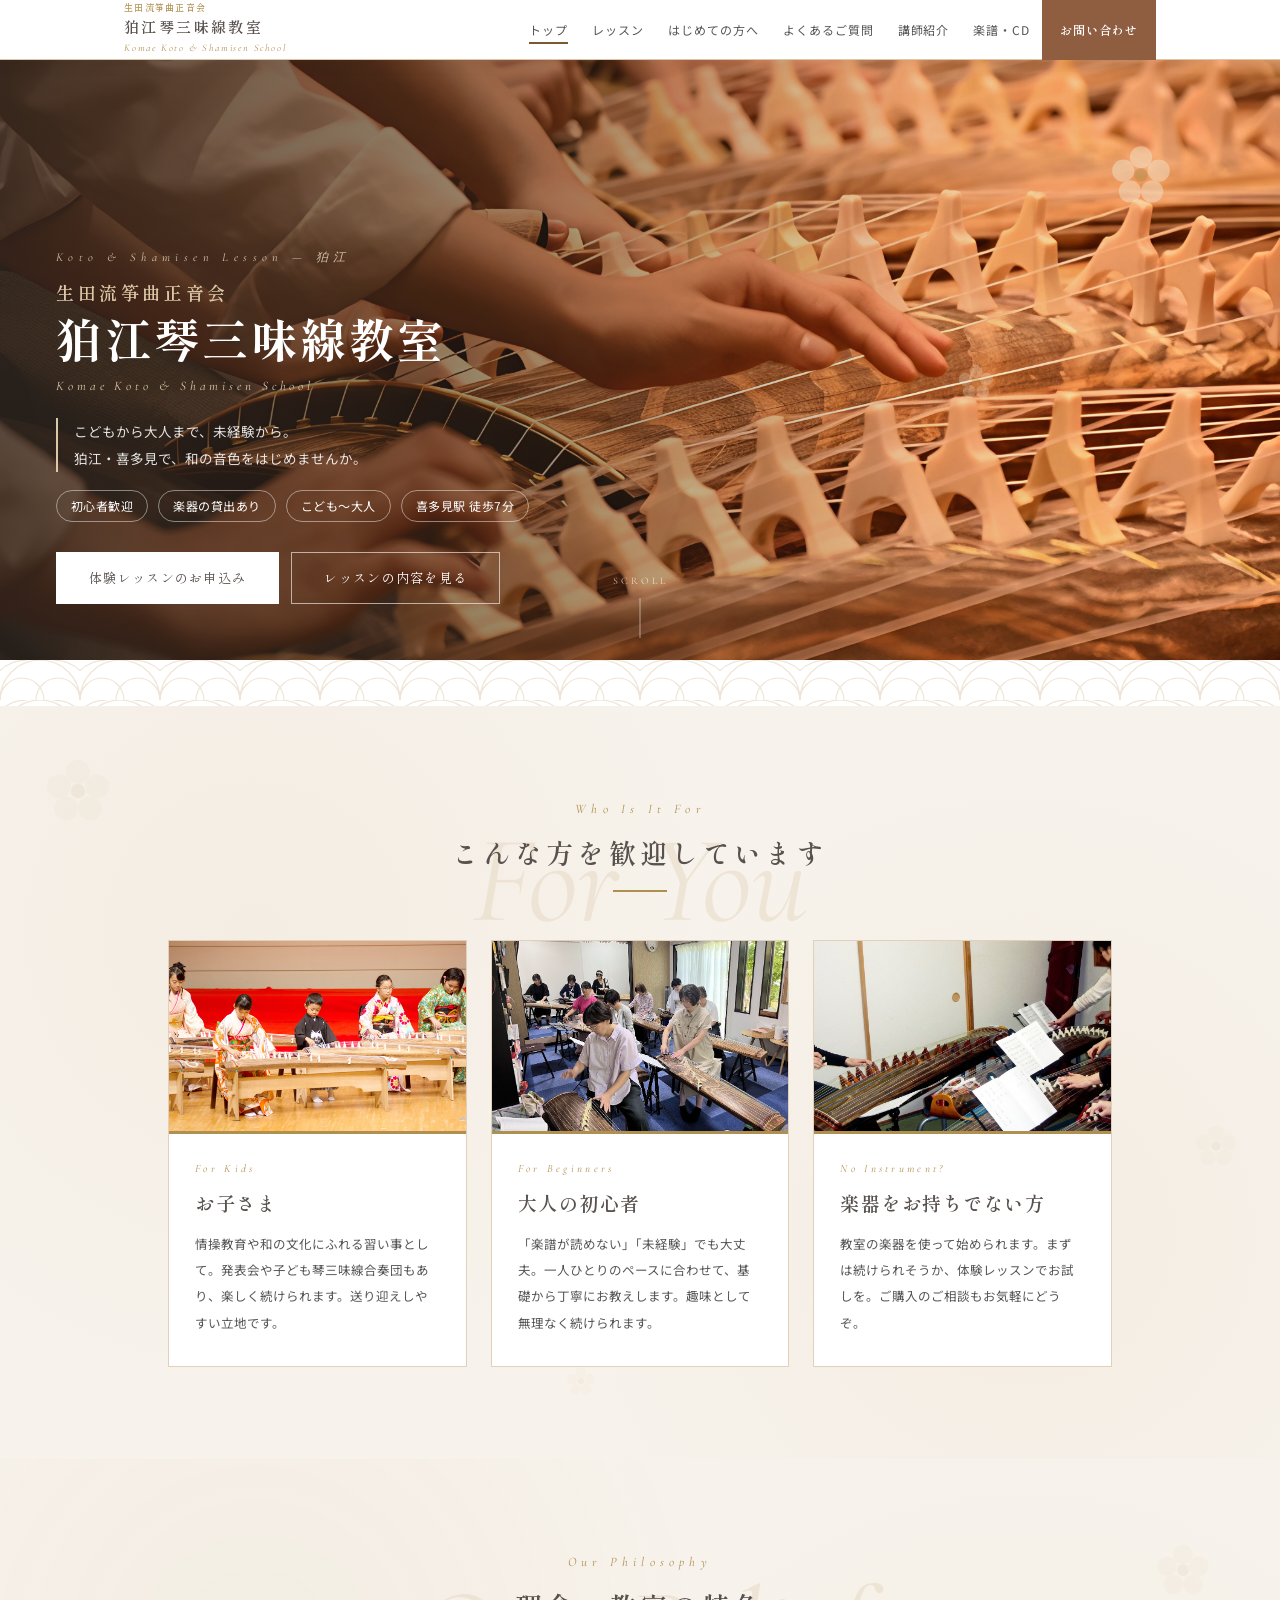
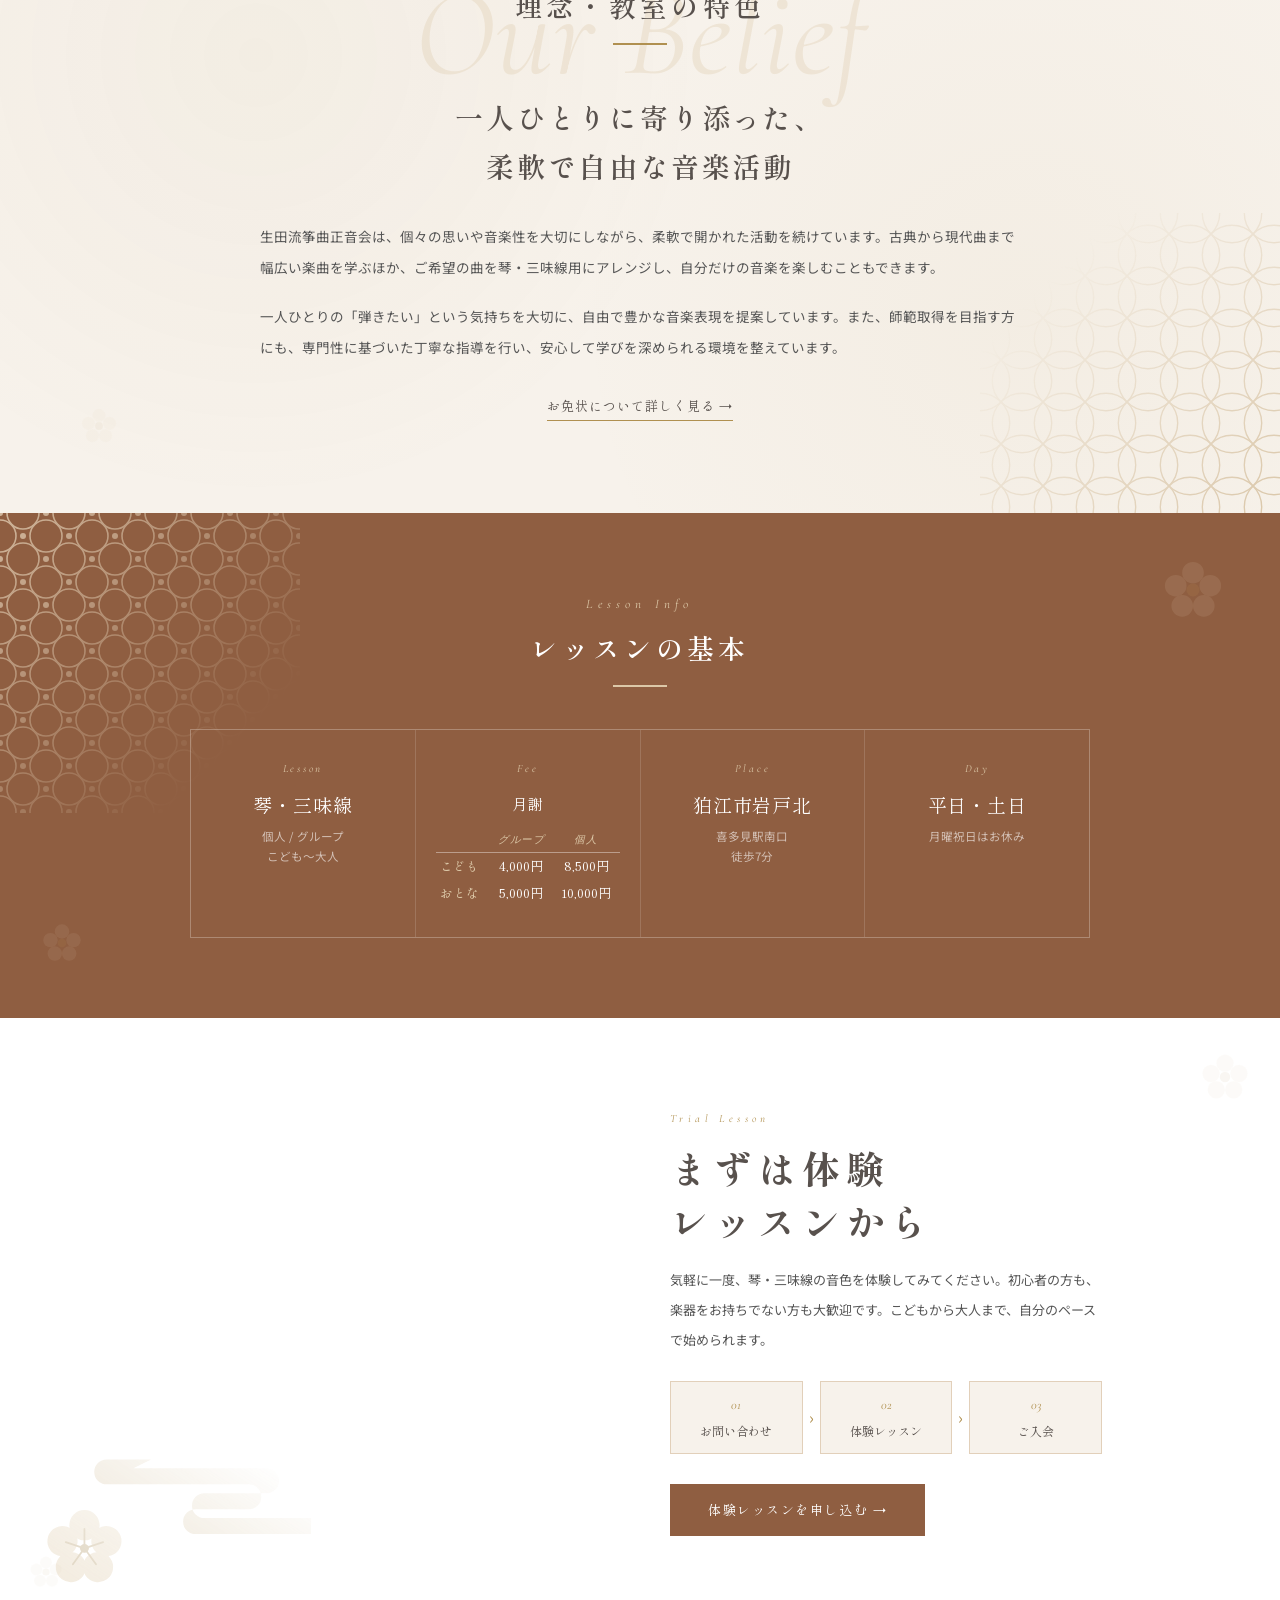
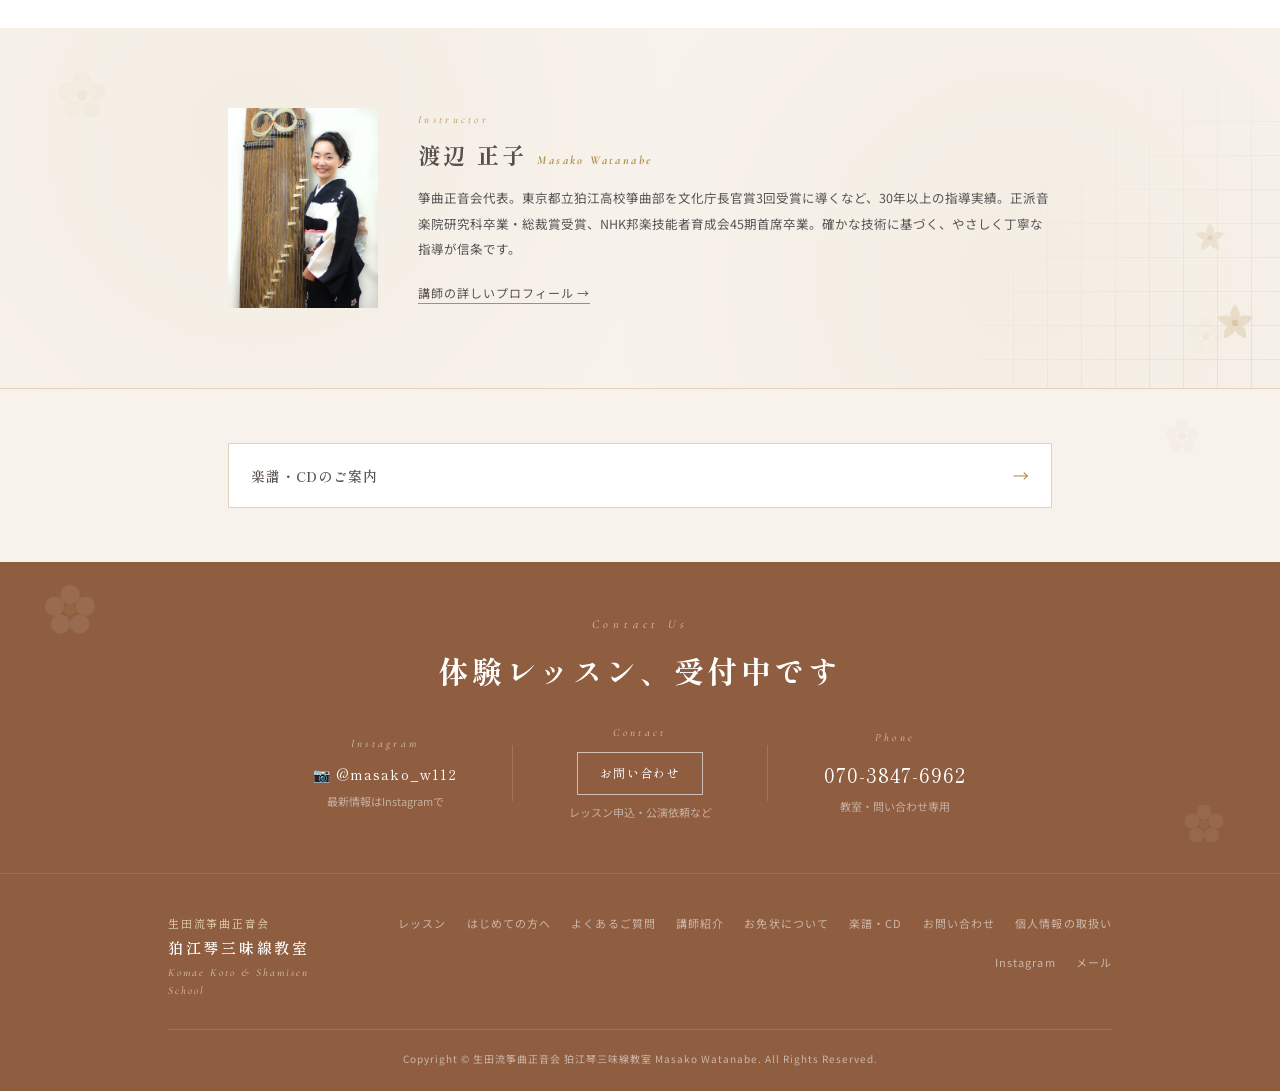
==== commit 60bd8154: "公式LINE削除" ====
--- a/index.html
+++ b/index.html
@@ -48,7 +48,7 @@
 <link rel="preconnect" href="https://fonts.googleapis.com" />
 <link rel="preconnect" href="https://fonts.gstatic.com" crossorigin />
 <link href="https://fonts.googleapis.com/css2?family=Shippori+Mincho:wght@400;600;700&family=Noto+Sans+JP:wght@300;400;500;700&family=Cormorant+Garamond:ital,wght@0,300;1,300;1,400&display=swap" rel="stylesheet" />
-<link rel="stylesheet" href="style.css" />
+<link rel="stylesheet" href="style.css?v=20260705" />
 <style>
 *, *::before, *::after { box-sizing: border-box; margin: 0; padding: 0; }
 :root {
@@ -259,7 +259,7 @@
 /* ── 和柄コーナー装飾（スクロールでふわっと表示・控えめ） ── */
 .wagara-deco { position:absolute; z-index:0; pointer-events:none; }
 .wagara-deco svg { display:block; width:100%; height:auto; }
-@media (max-width:768px){ .wagara-deco { display:none; } }
+@media (max-width:768px){ .wagara-deco { width:170px !important; } }
 </style>
 </head>
 <body>
@@ -601,7 +601,6 @@
         <a href="contact/index.html">お問い合わせ</a>
         <a href="privacy/index.html">個人情報の取扱い</a>
         <a href="https://www.instagram.com/masako_w112/" target="_blank" rel="noopener">Instagram</a>
-        <a href="https://line.me/R/ti/p/@663bbuyv?oat_content=qr" target="_blank" rel="noopener">公式LINE</a>
         <a href="mailto:komaekotoshamisen@gmail.com">メール</a>
       </nav>
     </div>
--- a/style.css
+++ b/style.css
@@ -207,7 +207,7 @@
 .wagara-host-open > *:not(.wagara-deco) { position: relative; z-index: 1; }
 .wagara-deco { position: absolute; z-index: 0; pointer-events: none; }
 .wagara-deco svg { display: block; width: 100%; height: auto; }
-@media (max-width: 768px) { .wagara-deco { display: none; } }
+@media (max-width: 768px) { .wagara-deco { width: 170px !important; } }
 
 /* ── RESPONSIVE ── */
 @media (max-width: 768px) {
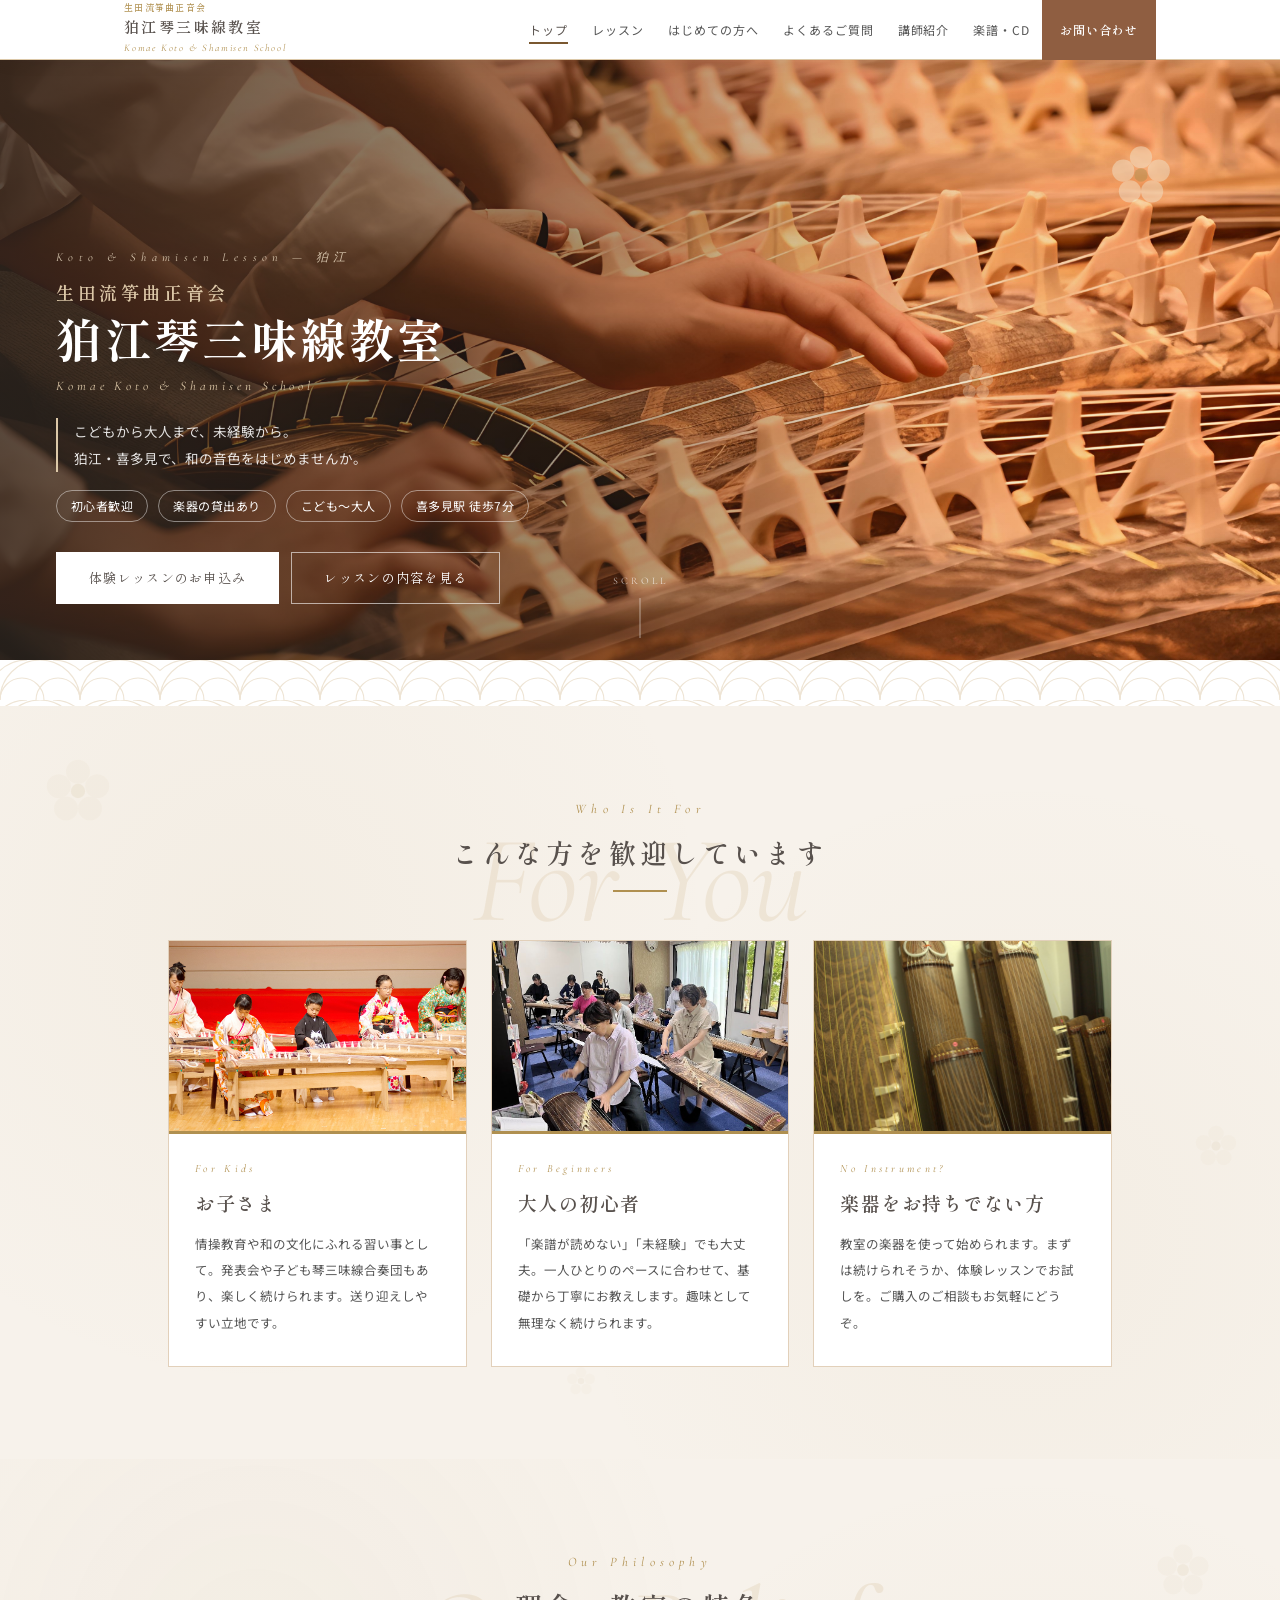
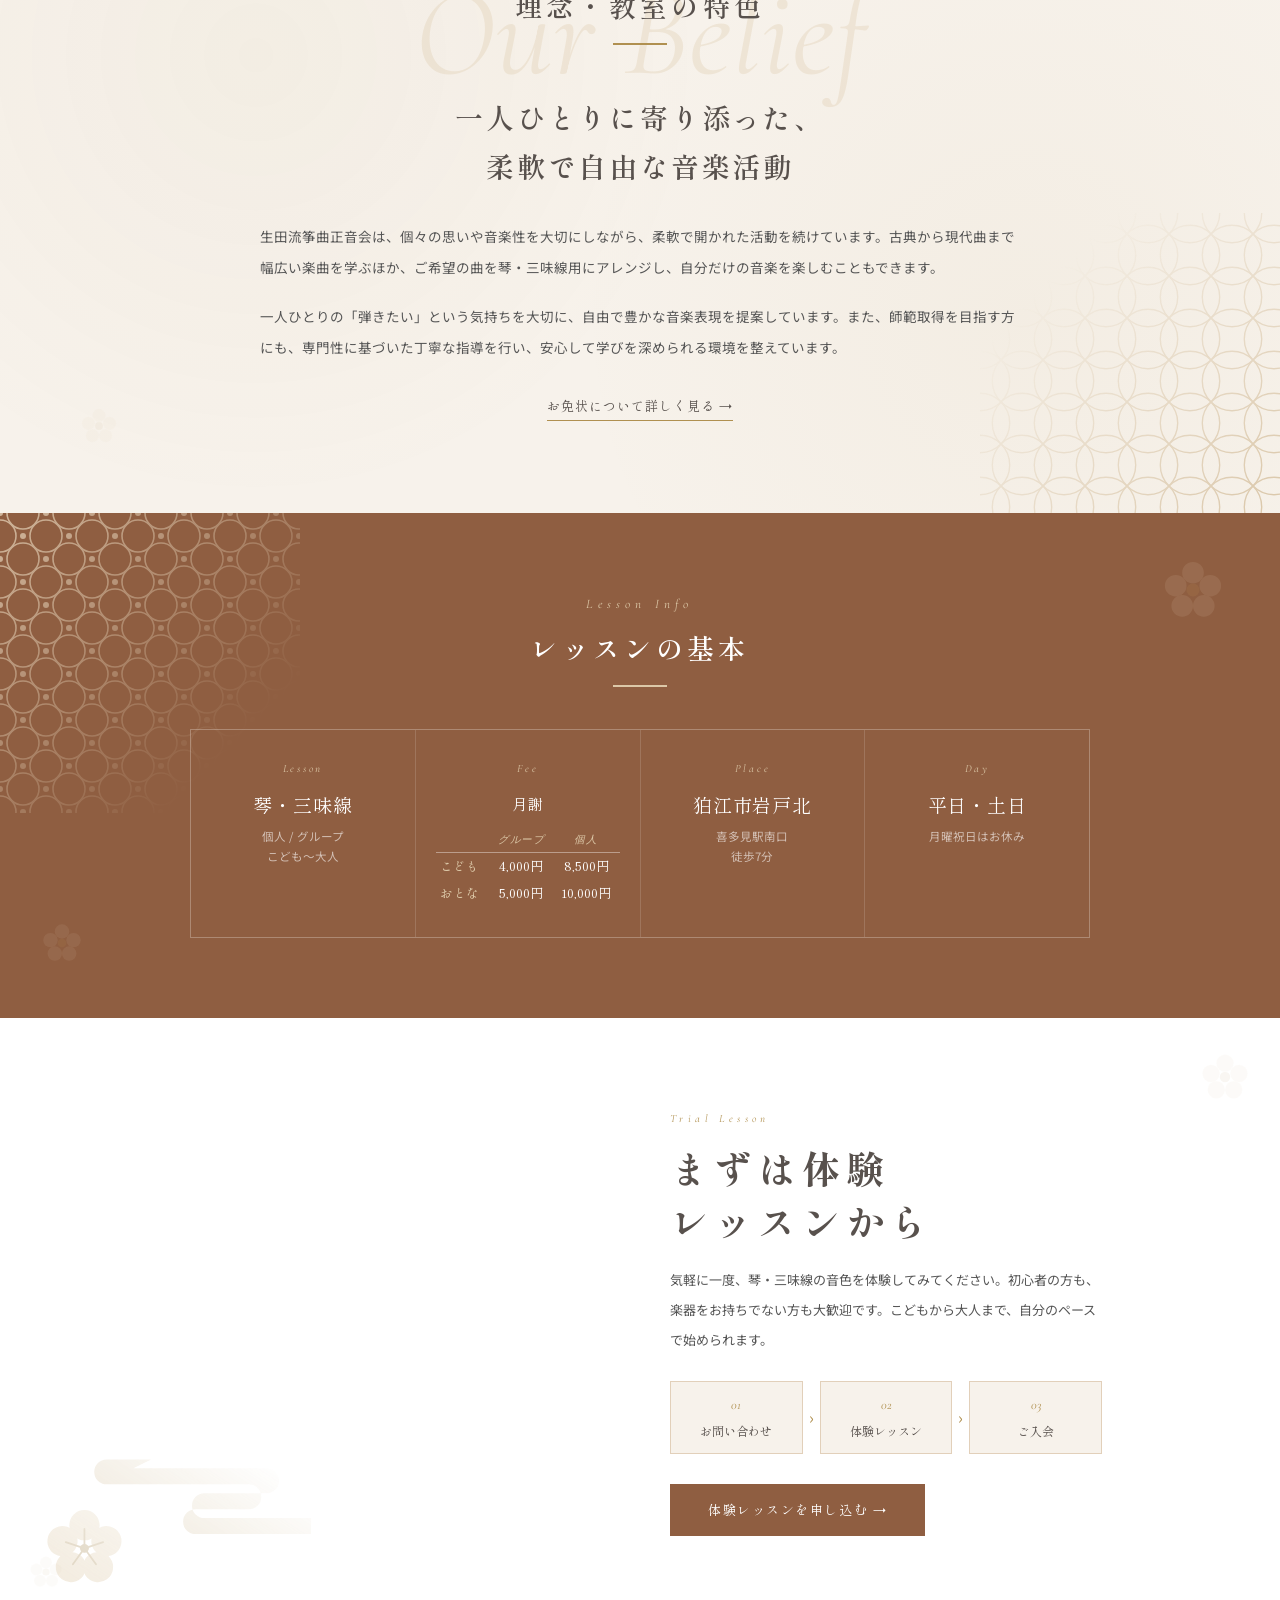
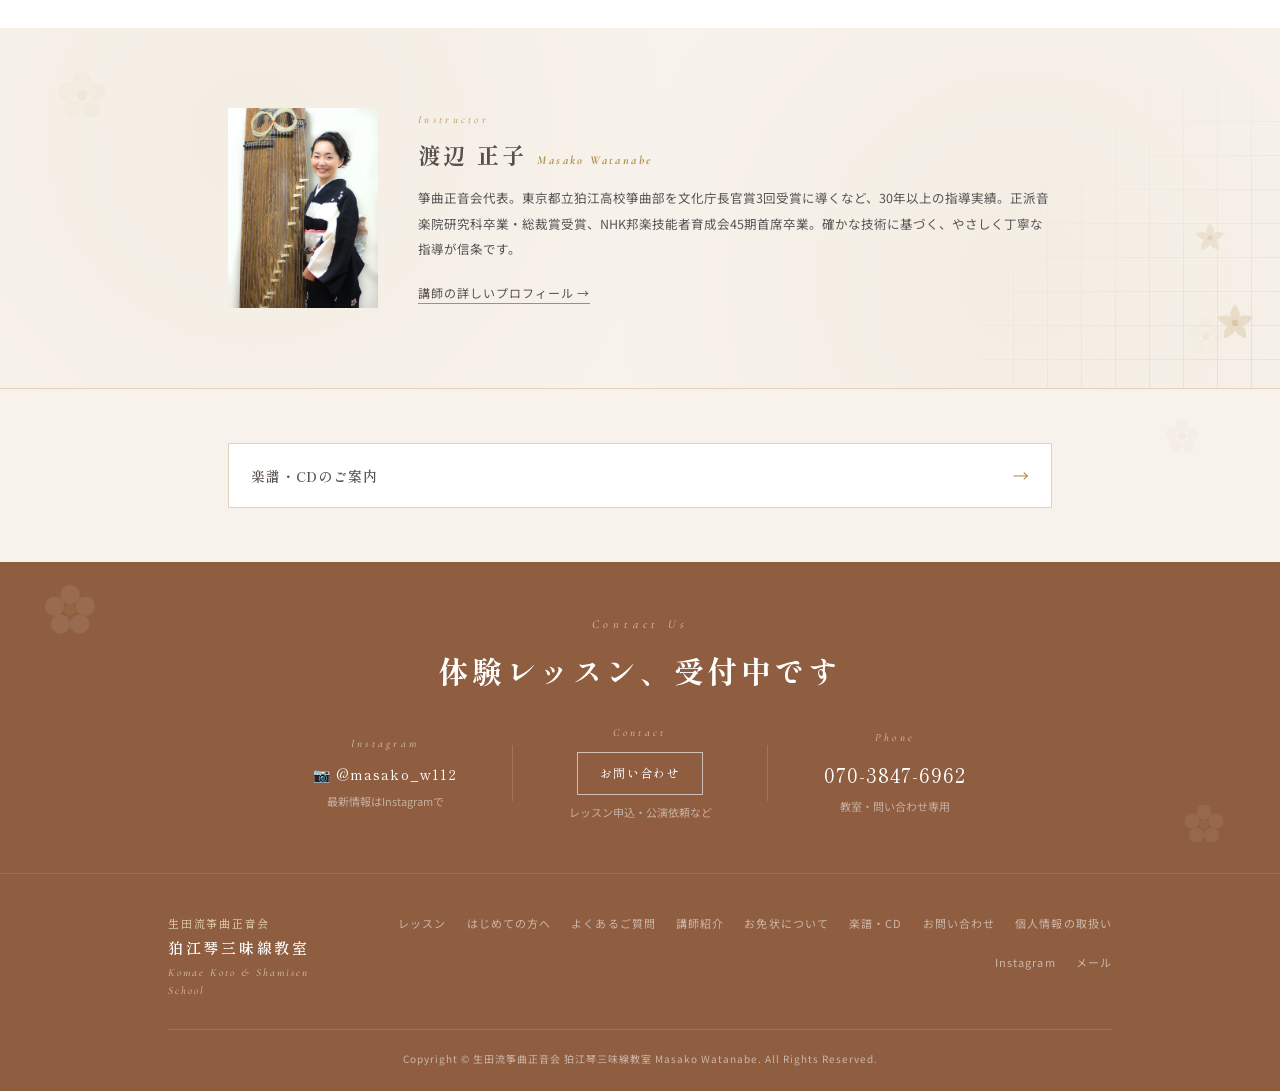
==== commit 4e11bf31: "トップの「楽器をお持ちでない方」写真を差し替え、レッスンページの写真をスライドショー化 ・トップページ「楽器をお持ちでない方」の写真を、教室にある貸出用の箏の写真に差し替え ・レッスンページ「個人レッ" ====
--- a/index.html
+++ b/index.html
@@ -341,7 +341,7 @@
         </div>
       </div>
       <div class="aud-card" data-anim data-delay="3">
-        <div class="aud-imgwrap reveal-mask"><img src="images/top_welcome_noinstrument.jpg" alt="個人レッスンの様子" /></div>
+        <div class="aud-imgwrap reveal-mask"><img src="images/top_welcome_noinstrument.jpg" alt="教室にある貸出用の箏" /></div>
         <div class="aud-body">
           <span class="aud-en">No Instrument?</span>
           <div class="aud-title">楽器をお持ちでない方</div>
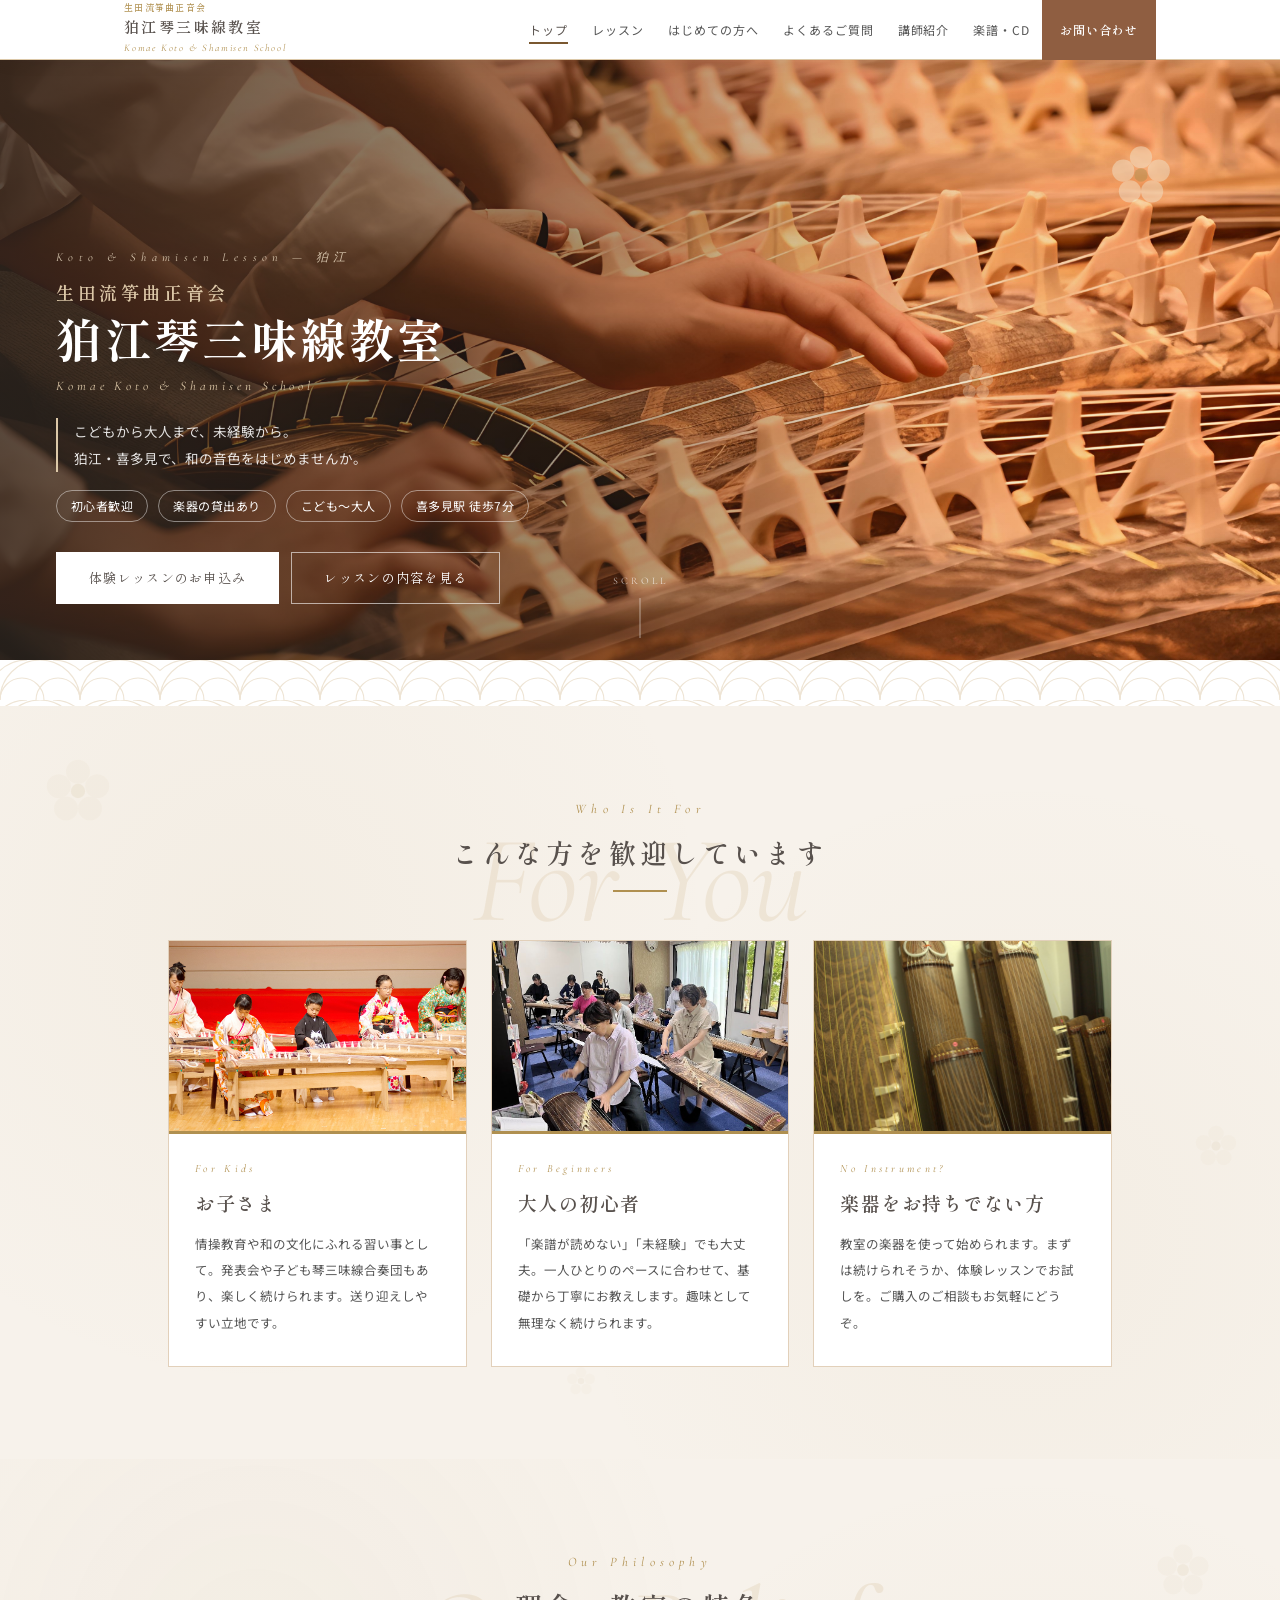
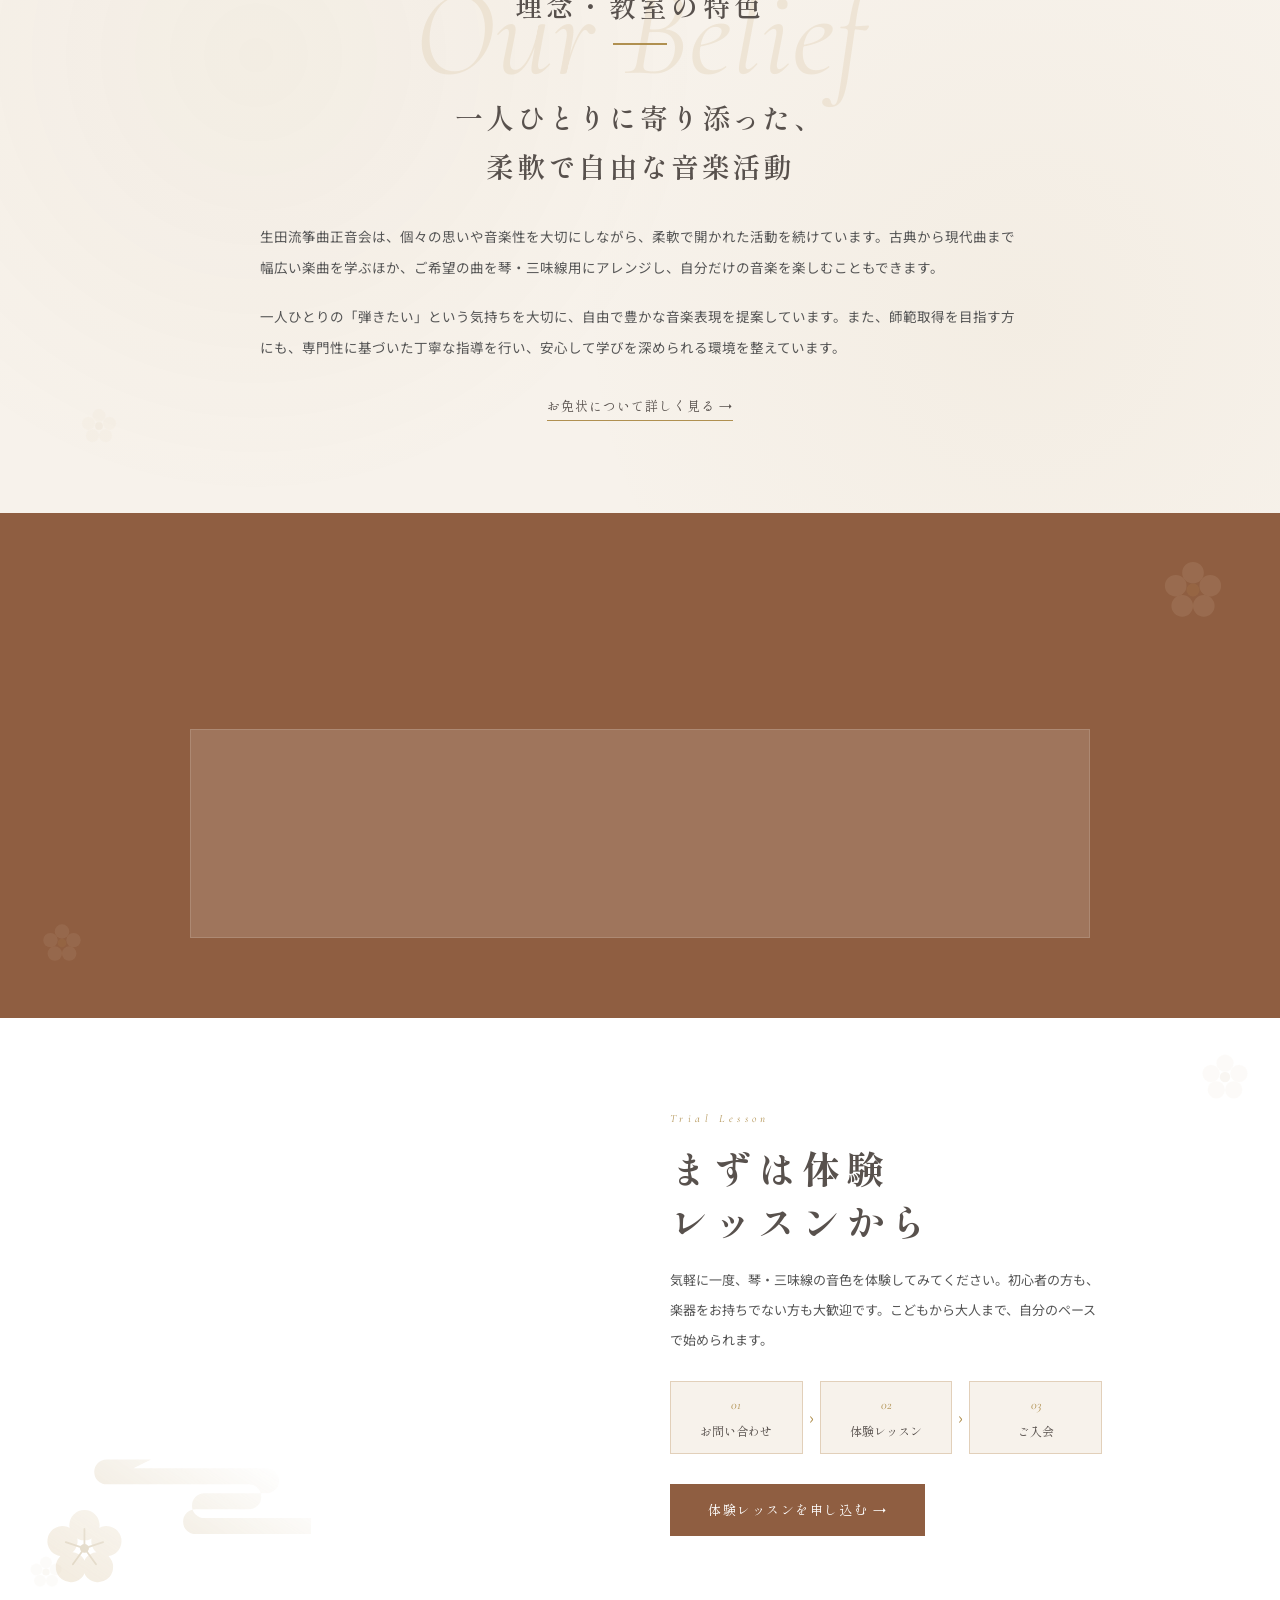
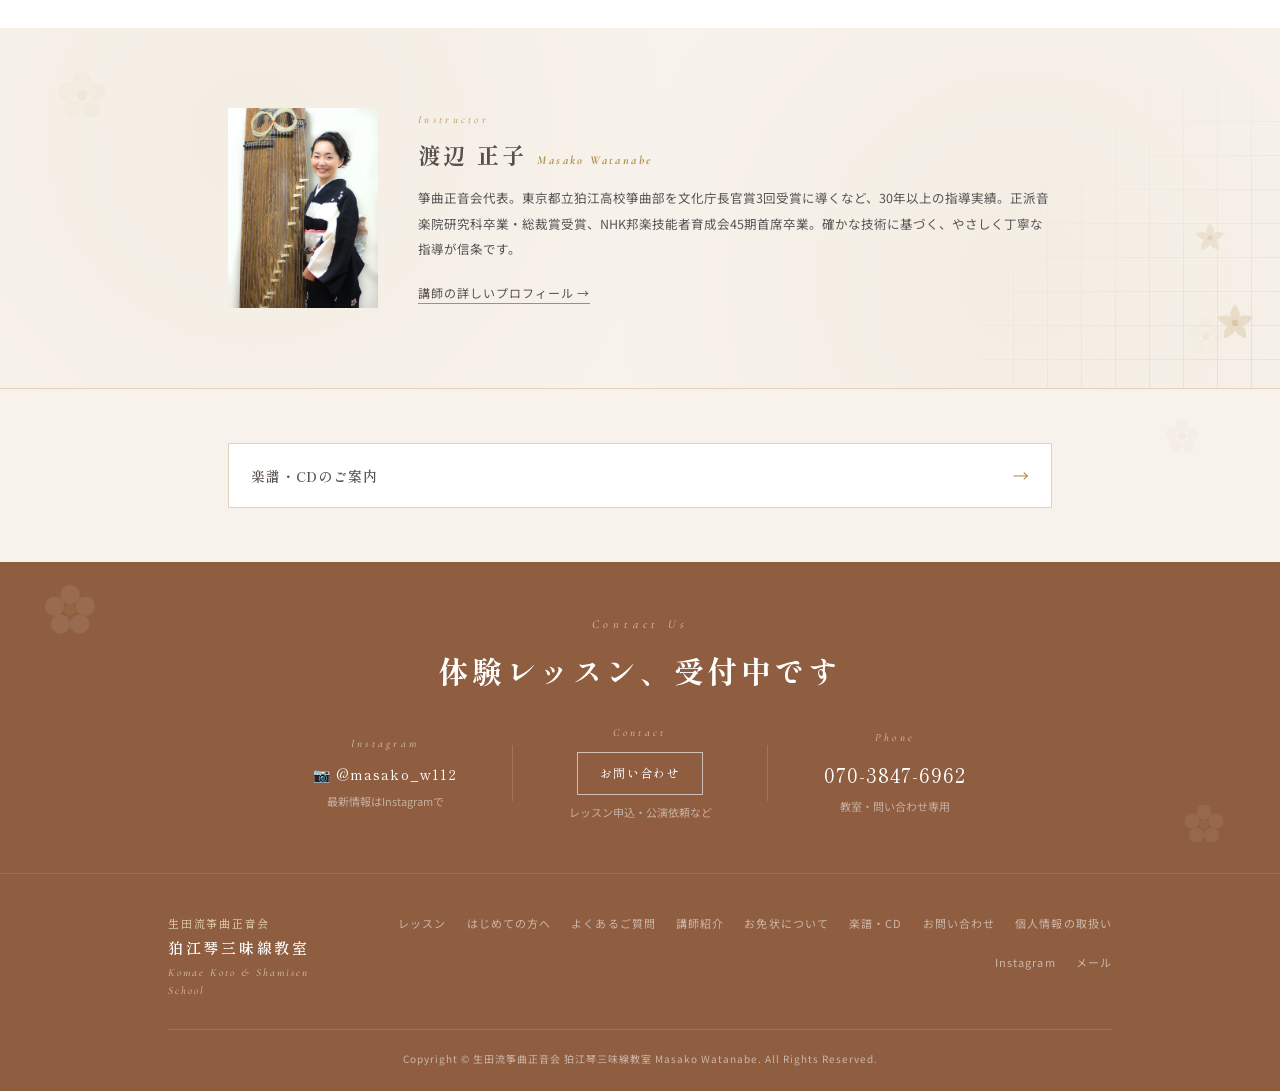
==== commit 6fd9fe87: "スライドショーがiPhoneの低電力モード等で止まる不具合を修正 prefers-reduced-motion に反応して停止する実装になっており、 その設定がオンの端末（iPhoneの低電力モード時" ====
--- a/index.html
+++ b/index.html
@@ -186,7 +186,6 @@
 .trial-ss .ts3 { background-image:url('images/top_trial03.jpg'); animation-delay:10s; }
 .trial-ss .ts4 { background-image:url('images/top_trial04.jpg'); animation-delay:15s; }
 @keyframes tfade { 0%{opacity:0;} 3%{opacity:1;} 22%{opacity:1;} 25%{opacity:0;} 100%{opacity:0;} }
-@media (prefers-reduced-motion: reduce){ .trial-ss .ts{animation:none;} .trial-ss .ts1{opacity:1;} }
 .trial-en { font-family:'Cormorant Garamond',serif; font-size:11px; font-style:italic; letter-spacing:.4em; color:var(--green-mid); display:block; margin-bottom:12px; }
 .trial-title { font-family:'Shippori Mincho',serif; font-size:clamp(26px,3.2vw,38px); font-weight:700; letter-spacing:.16em; color:var(--green-dark); line-height:1.4; margin-bottom:18px; }
 .trial-lead { font-size:13px; line-height:2.3; color:var(--ink-mid); margin-bottom:26px; }
@@ -236,7 +235,11 @@
 @media (prefers-reduced-motion: reduce) {
   *, *::before, *::after { animation:none !important; transition:none !important; }
   [data-anim]{opacity:1; transform:none;} .reveal-mask::after{display:none;} .reveal-mask > img{transform:none;}
-
+  .trial-ss .ts { animation:tfade 20s ease-in-out infinite !important; }
+  .trial-ss .ts1 { animation-delay:0s !important; }
+  .trial-ss .ts2 { animation-delay:5s !important; }
+  .trial-ss .ts3 { animation-delay:10s !important; }
+  .trial-ss .ts4 { animation-delay:15s !important; }
 }
 @media (max-width:768px) {
   .nav-links { display:none; }
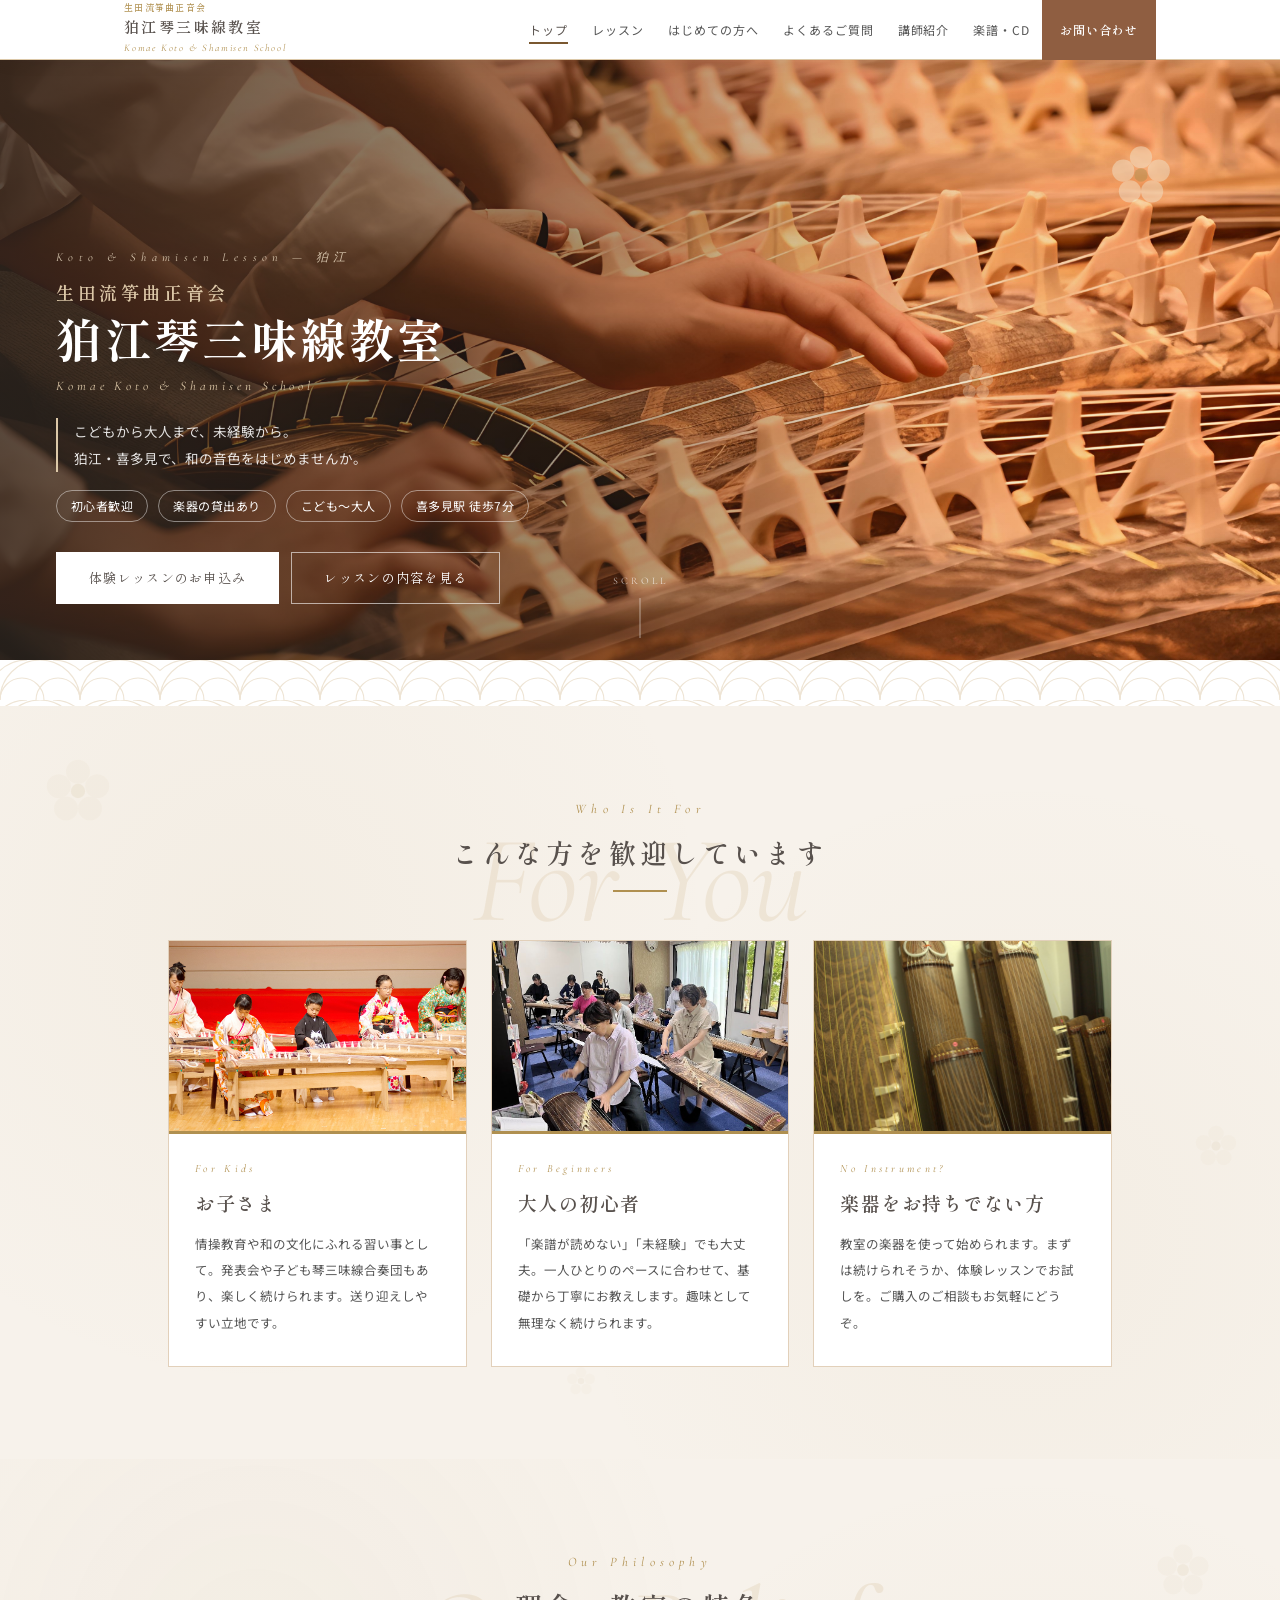
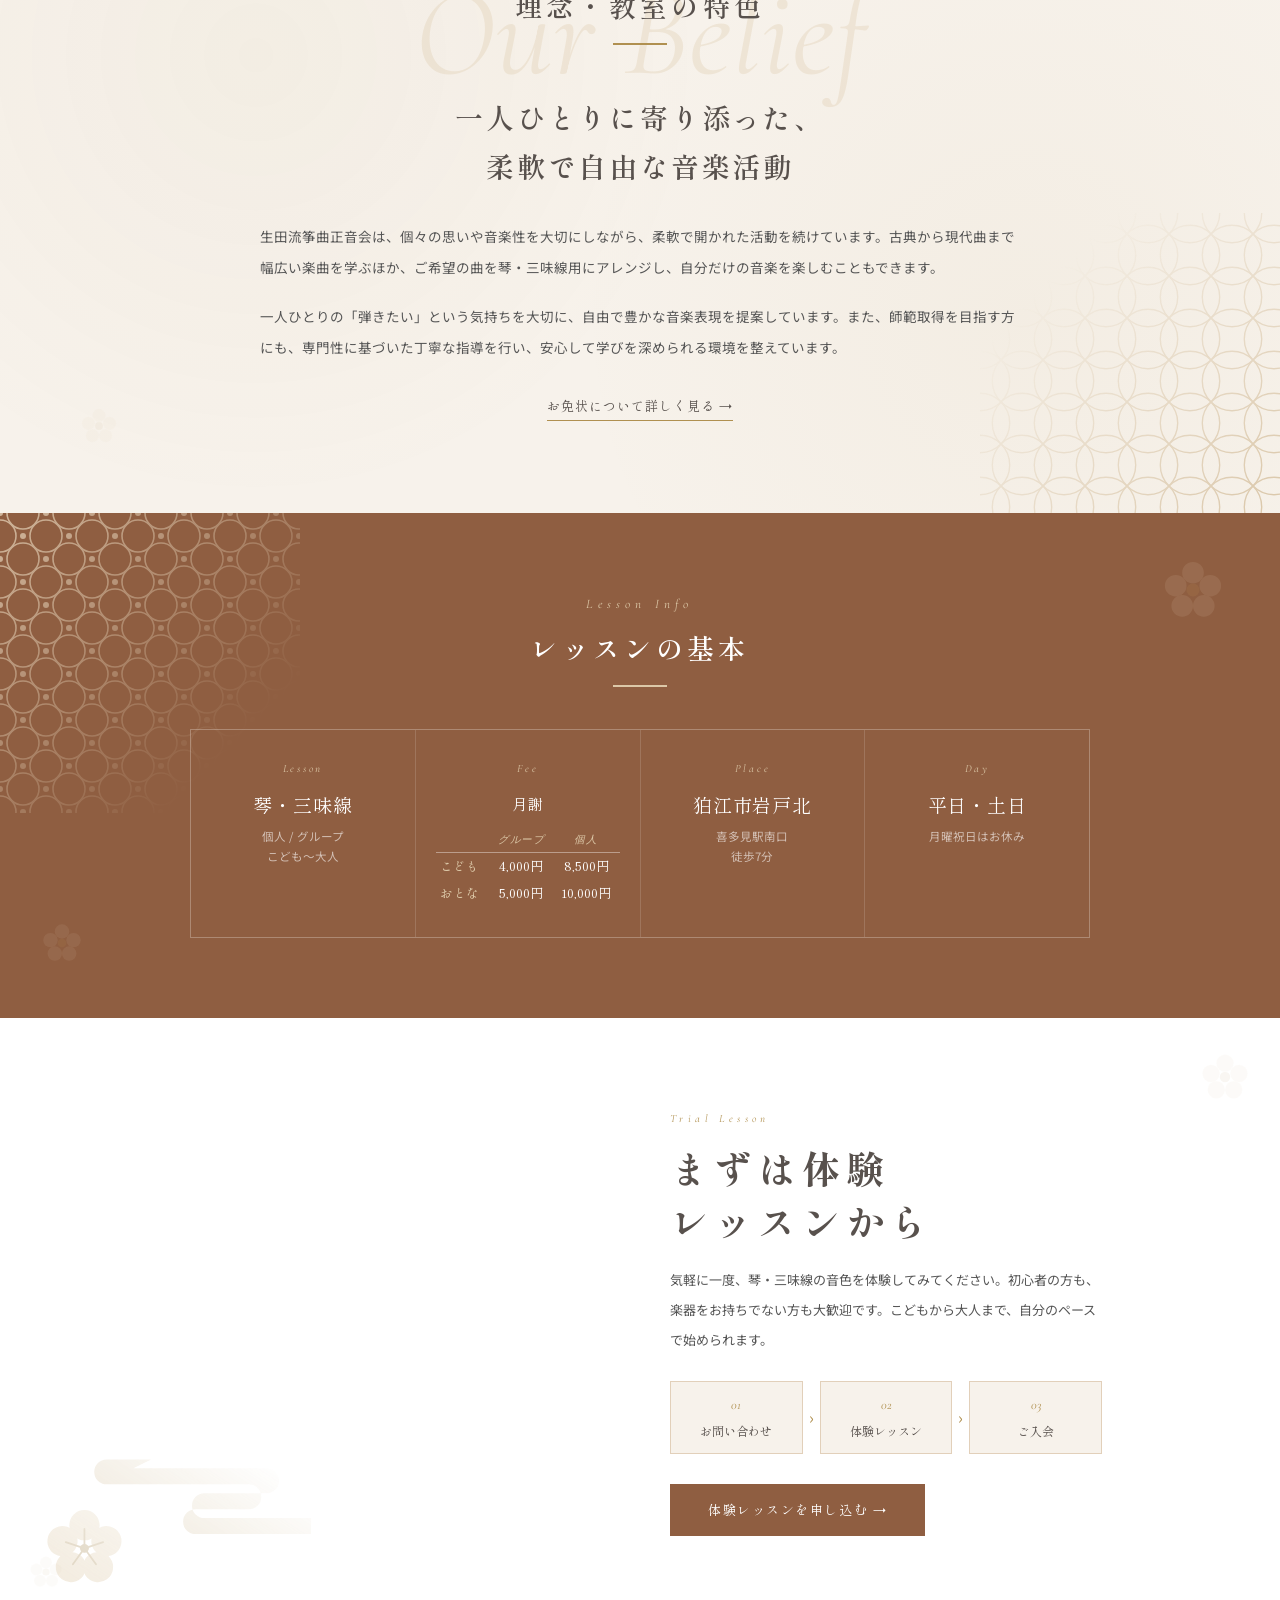
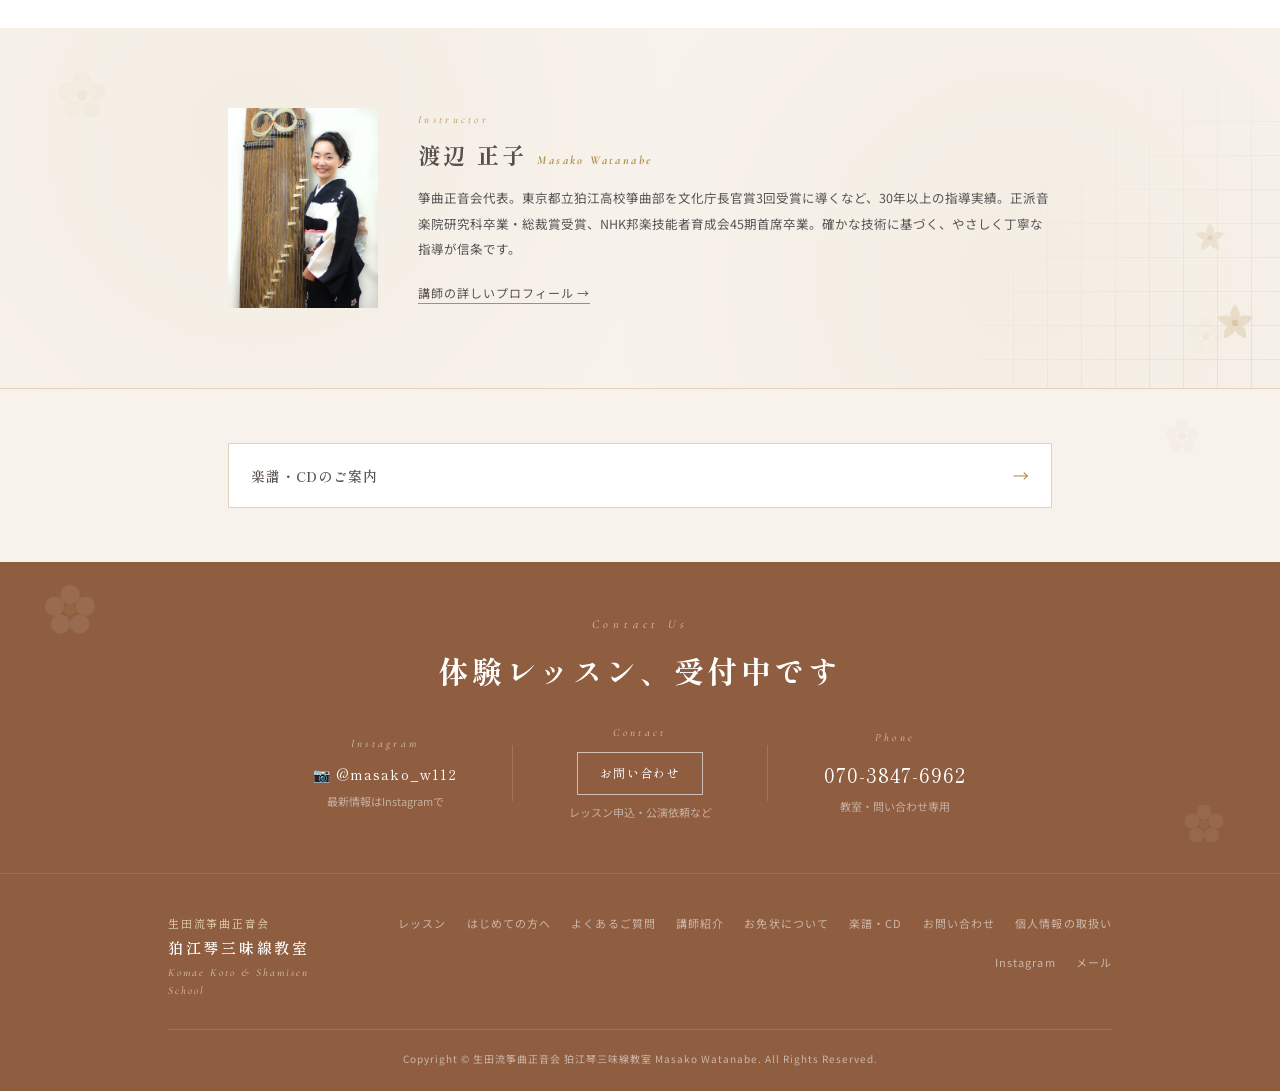
==== commit 831a0902: "トップページに期間限定お知らせバナーを追加 先生専用のGoogleドキュメント（GAS経由・合言葉なし）から文章・画像を取得し、 内容がある時だけヒーロー直下に表示する。ドキュメントを空にすれば自動的" ====
--- a/index.html
+++ b/index.html
@@ -116,6 +116,16 @@
 @keyframes floaty2 { 0%,100%{transform:translateY(0) rotate(-4deg);} 50%{transform:translateY(-18px) rotate(7deg);} }
 @keyframes floaty3 { 0%,100%{transform:translateY(0) rotate(3deg);} 50%{transform:translateY(-11px) rotate(-8deg);} }
 
+/* ── お知らせバナー（内容がある時だけ先生専用Googleドキュメントから表示） ── */
+.announce-banner { background:var(--green-pale); border-bottom:1px solid var(--border); padding:34px 0; }
+.announce-inner { max-width:760px; margin:0 auto; }
+.announce-label { display:inline-block; font-family:'Shippori Mincho',serif; font-size:12px; letter-spacing:.2em; color:#fff; background:var(--green-mid); padding:4px 16px; margin-bottom:16px; }
+.announce-body { font-size:13.5px; line-height:2.1; color:var(--ink-mid); }
+.announce-body p { margin-bottom:14px; white-space:pre-line; }
+.announce-body p:last-child { margin-bottom:0; }
+.announce-body img { max-width:100%; height:auto; display:block; margin:6px auto 14px; box-shadow:0 8px 24px rgba(46,38,32,0.12); }
+.announce-body a { color:var(--green-dark); text-decoration:underline; text-underline-offset:2px; word-break:break-all; }
+
 /* ── セクション共通 ── */
 .container { max-width:1000px; margin:0 auto; padding:0 28px; }
 .sec-head { text-align:center; margin-bottom:48px; position:relative; }
@@ -311,6 +321,16 @@
     </div>
   </div>
   <div class="hero-scroll"><span>SCROLL</span><i></i></div>
+</section>
+
+<!-- ── お知らせバナー（先生専用Googleドキュメントに内容がある時だけ表示） ── -->
+<section class="announce-banner" id="announceBanner" style="display:none;">
+  <div class="container">
+    <div class="announce-inner">
+      <span class="announce-label">お知らせ</span>
+      <div class="announce-body" id="announceBody"></div>
+    </div>
+  </div>
 </section>
 
 <div class="seigaiha-band"></div>
@@ -652,5 +672,42 @@
 }, { threshold: 0.12 });
 document.querySelectorAll('[data-anim], .reveal-mask, .sec-head').forEach(function(el){ io.observe(el); });
 </script>
+<script>
+// お知らせバナー：先生専用Googleドキュメントの中身をGAS経由で取得し、あれば表示（無ければ何もしない）
+(function(){
+  var ANNOUNCE_URL = "https://script.google.com/macros/s/AKfycbyZXcPHWFE1n8mN3hV7uMhgNvEac9SCV2lfTLq02dtqiKW7QA9h-7OXBaxeUbGSalOlow/exec";
+  fetch(ANNOUNCE_URL + '?type=announcement')
+    .then(function(r){ return r.json(); })
+    .then(function(data){
+      if (!data || !data.ok || !data.hasContent || !data.blocks || !data.blocks.length) return;
+      var body = document.getElementById('announceBody');
+      var urlRe = /(https?:\/\/[^\s]+)/g;
+      data.blocks.forEach(function(block){
+        if (block.type === 'image' && block.dataUrl) {
+          var img = document.createElement('img');
+          img.src = block.dataUrl;
+          img.alt = 'お知らせ画像';
+          body.appendChild(img);
+        } else if (block.type === 'text' && block.text) {
+          var p = document.createElement('p');
+          var text = block.text;
+          var lastIndex = 0, m;
+          urlRe.lastIndex = 0;
+          while ((m = urlRe.exec(text)) !== null) {
+            if (m.index > lastIndex) p.appendChild(document.createTextNode(text.slice(lastIndex, m.index)));
+            var a = document.createElement('a');
+            a.href = m[0]; a.textContent = m[0]; a.target = '_blank'; a.rel = 'noopener';
+            p.appendChild(a);
+            lastIndex = m.index + m[0].length;
+          }
+          if (lastIndex < text.length) p.appendChild(document.createTextNode(text.slice(lastIndex)));
+          body.appendChild(p);
+        }
+      });
+      document.getElementById('announceBanner').style.display = '';
+    })
+    .catch(function(){ /* 取得失敗時はバナーを出さないだけで、他の表示には影響させない */ });
+})();
+</script>
 </body>
 </html>
